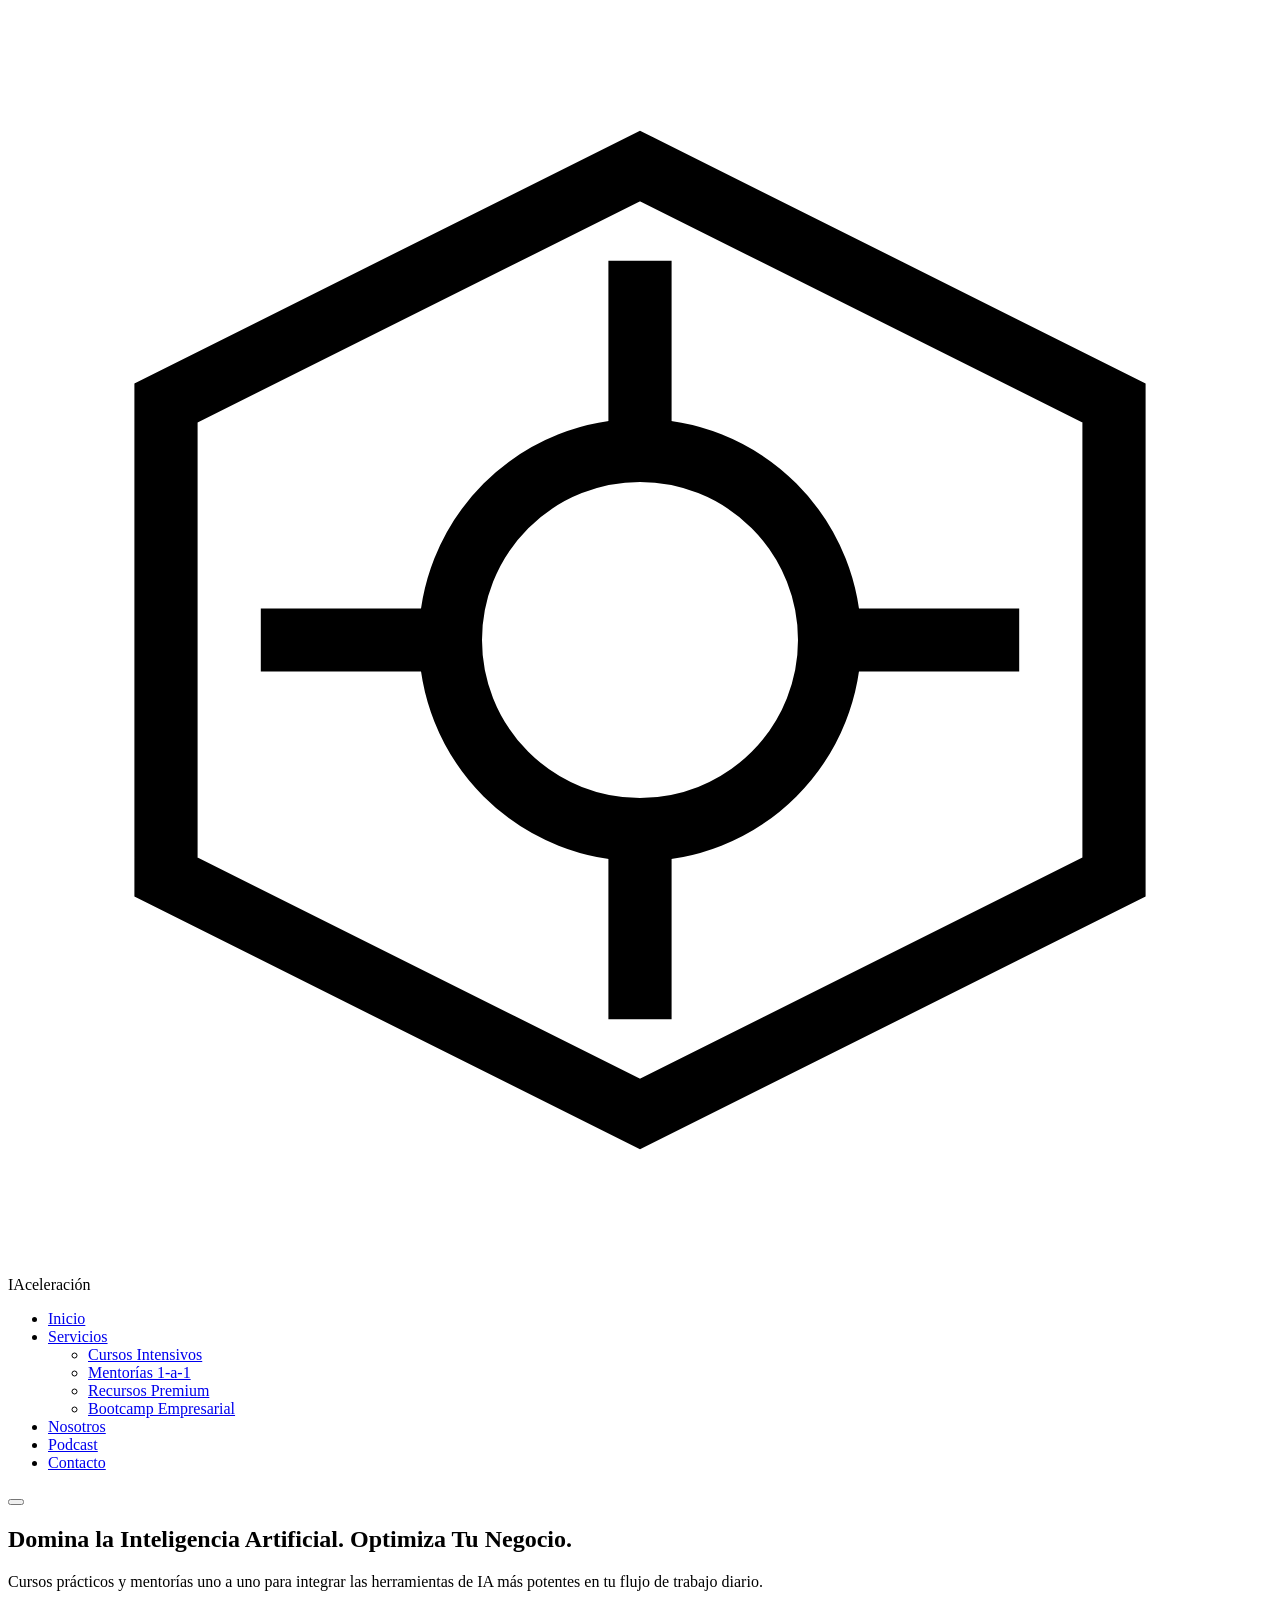
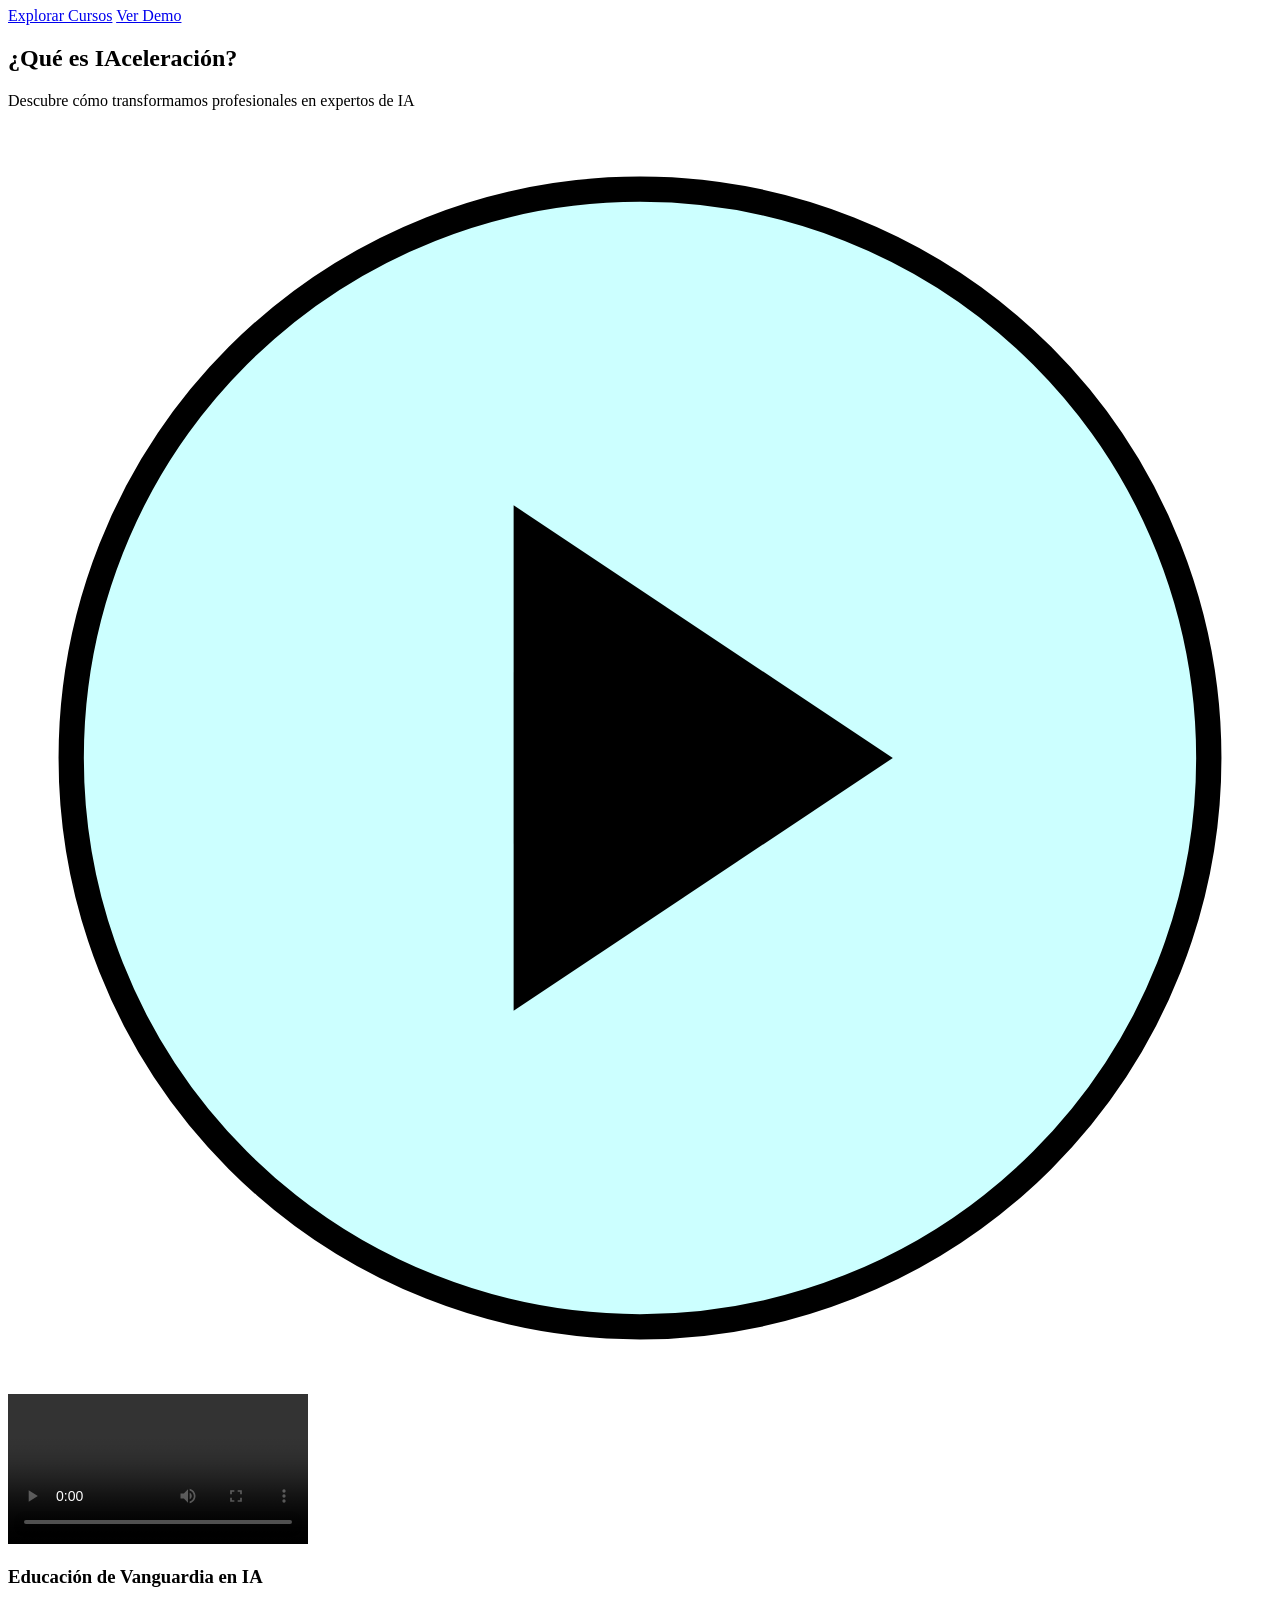
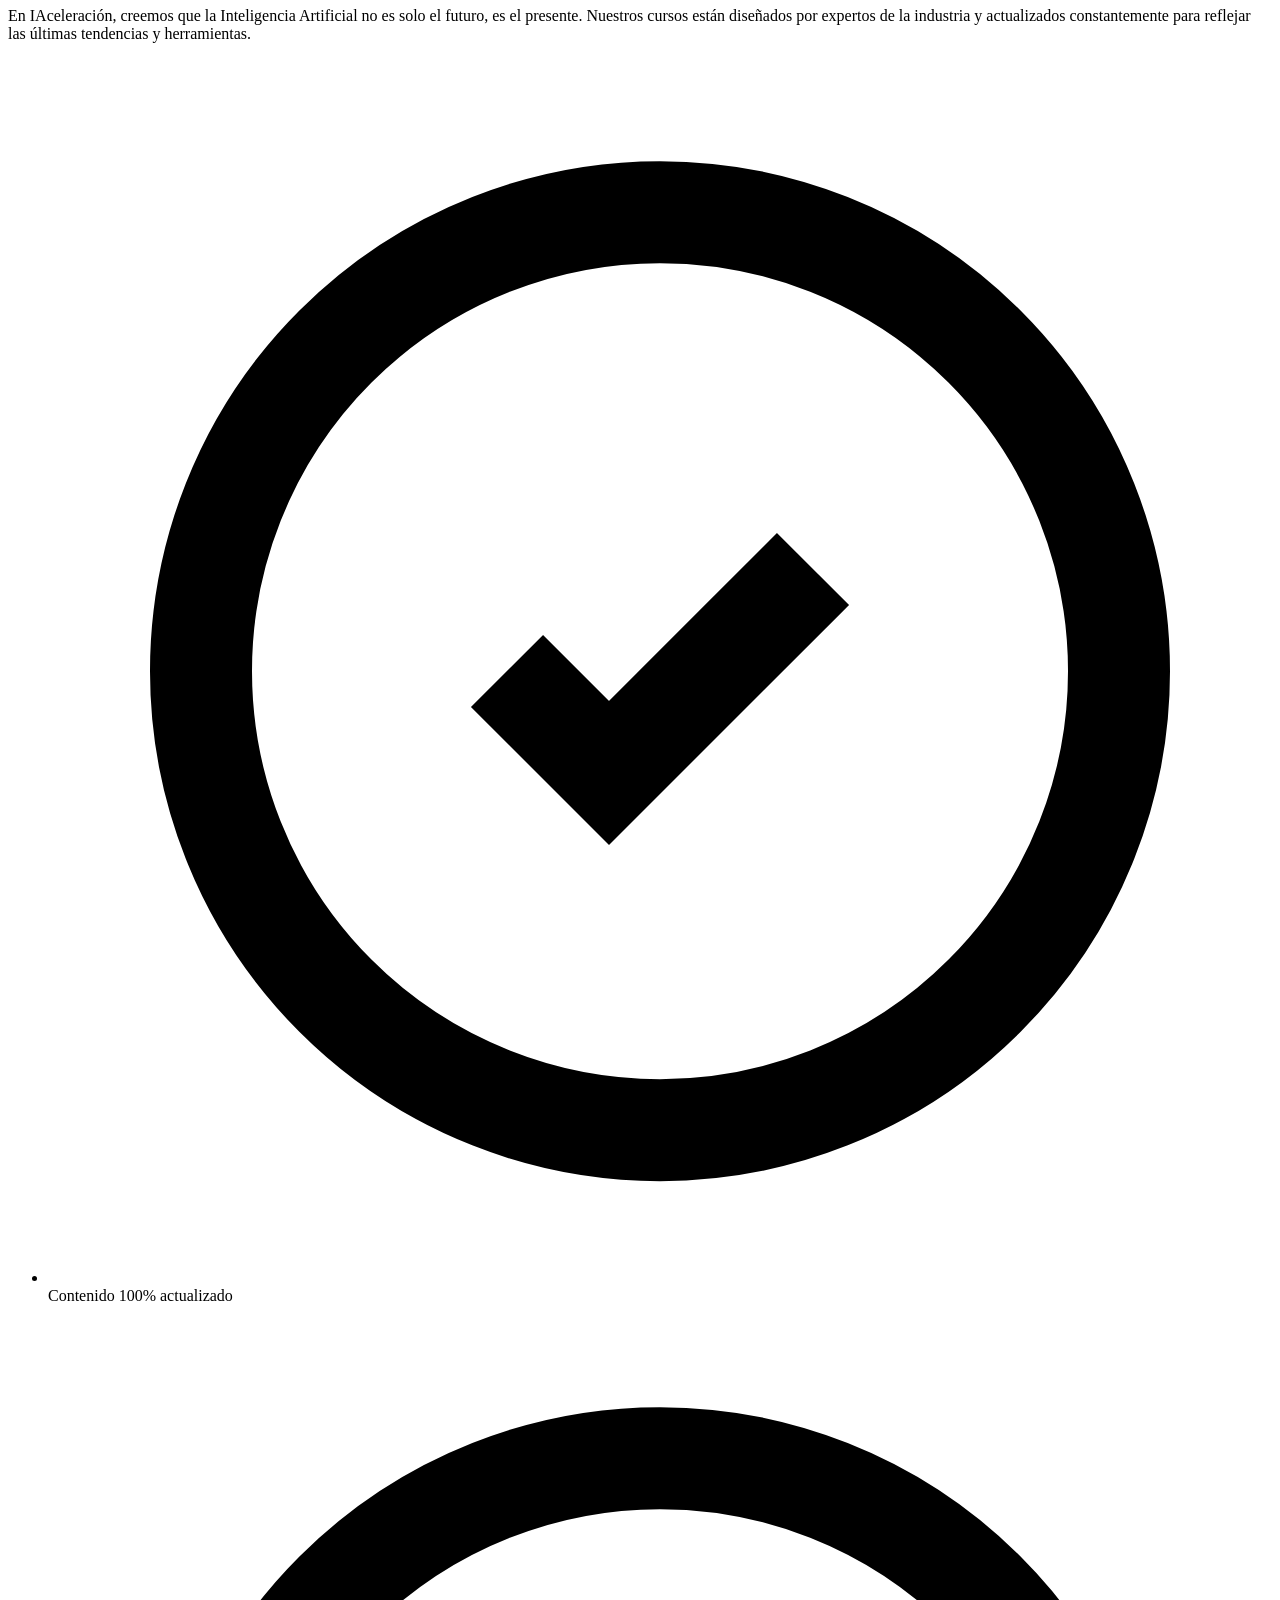
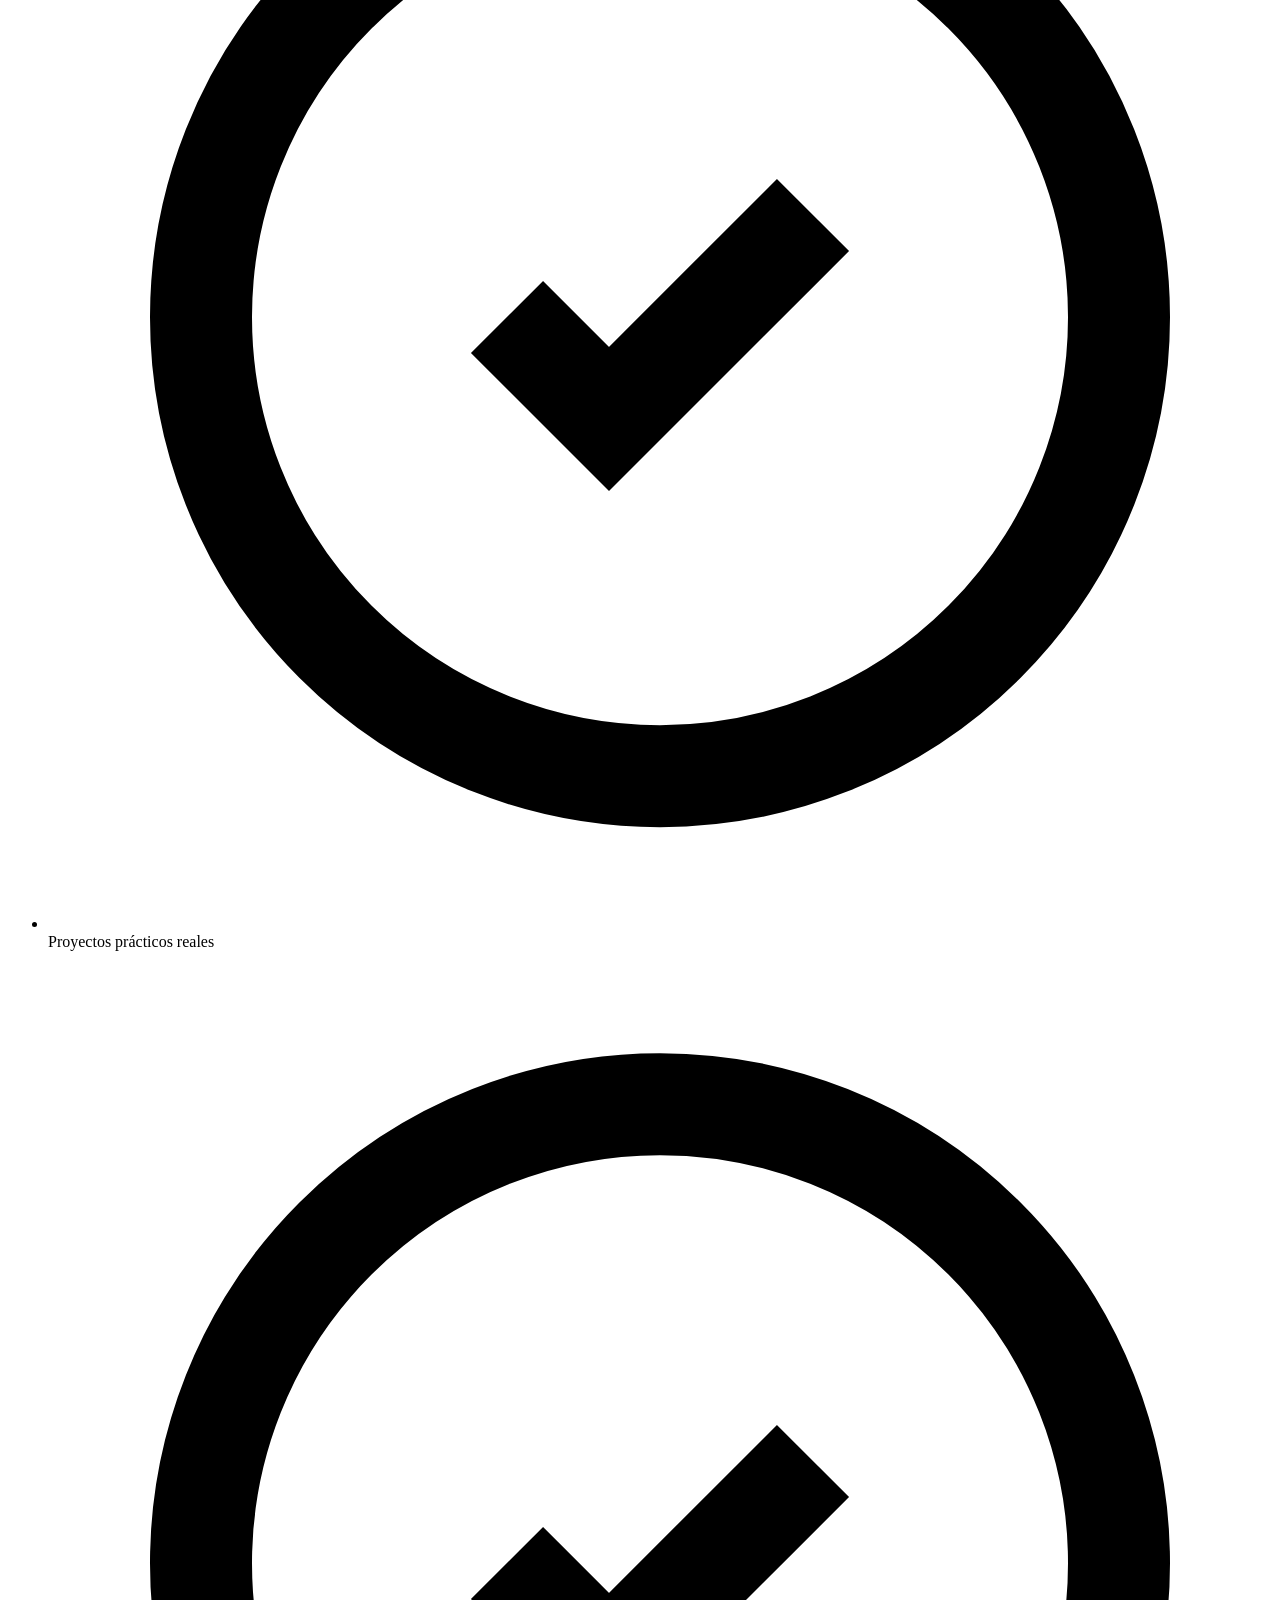
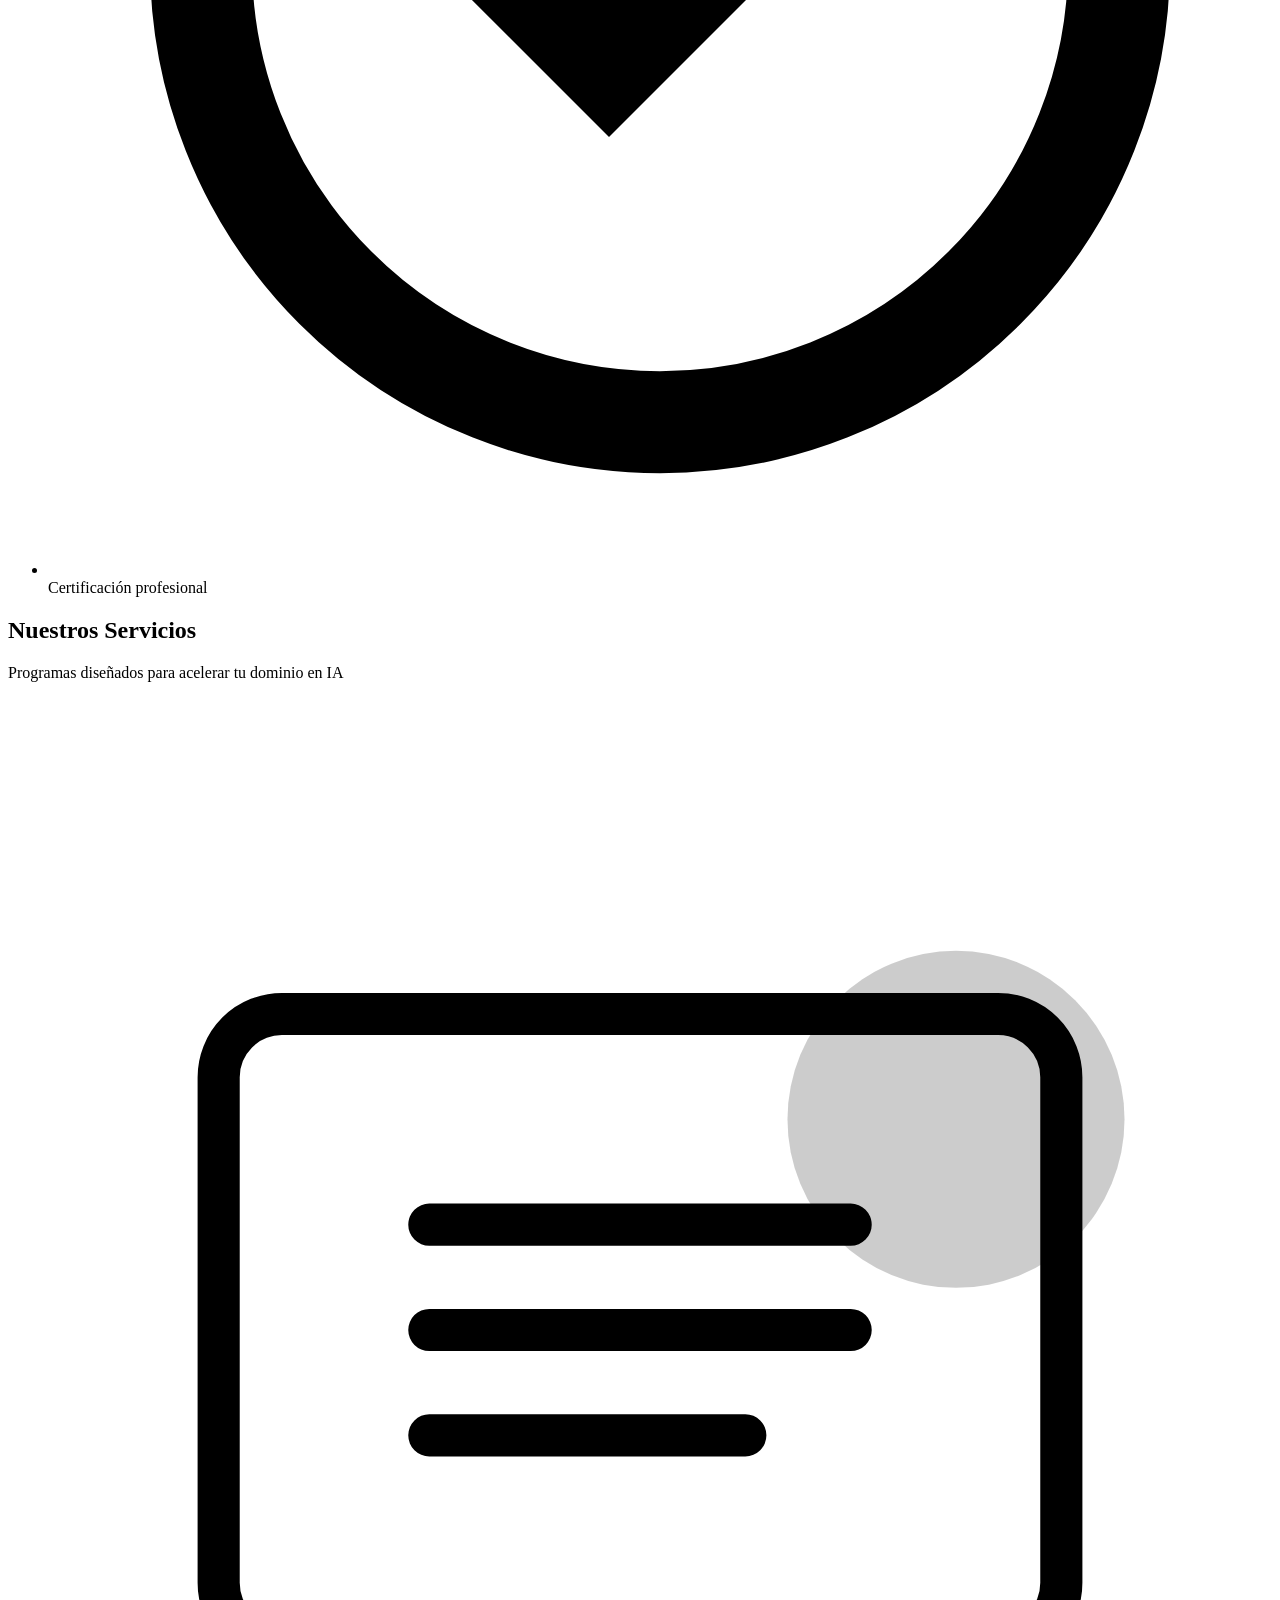
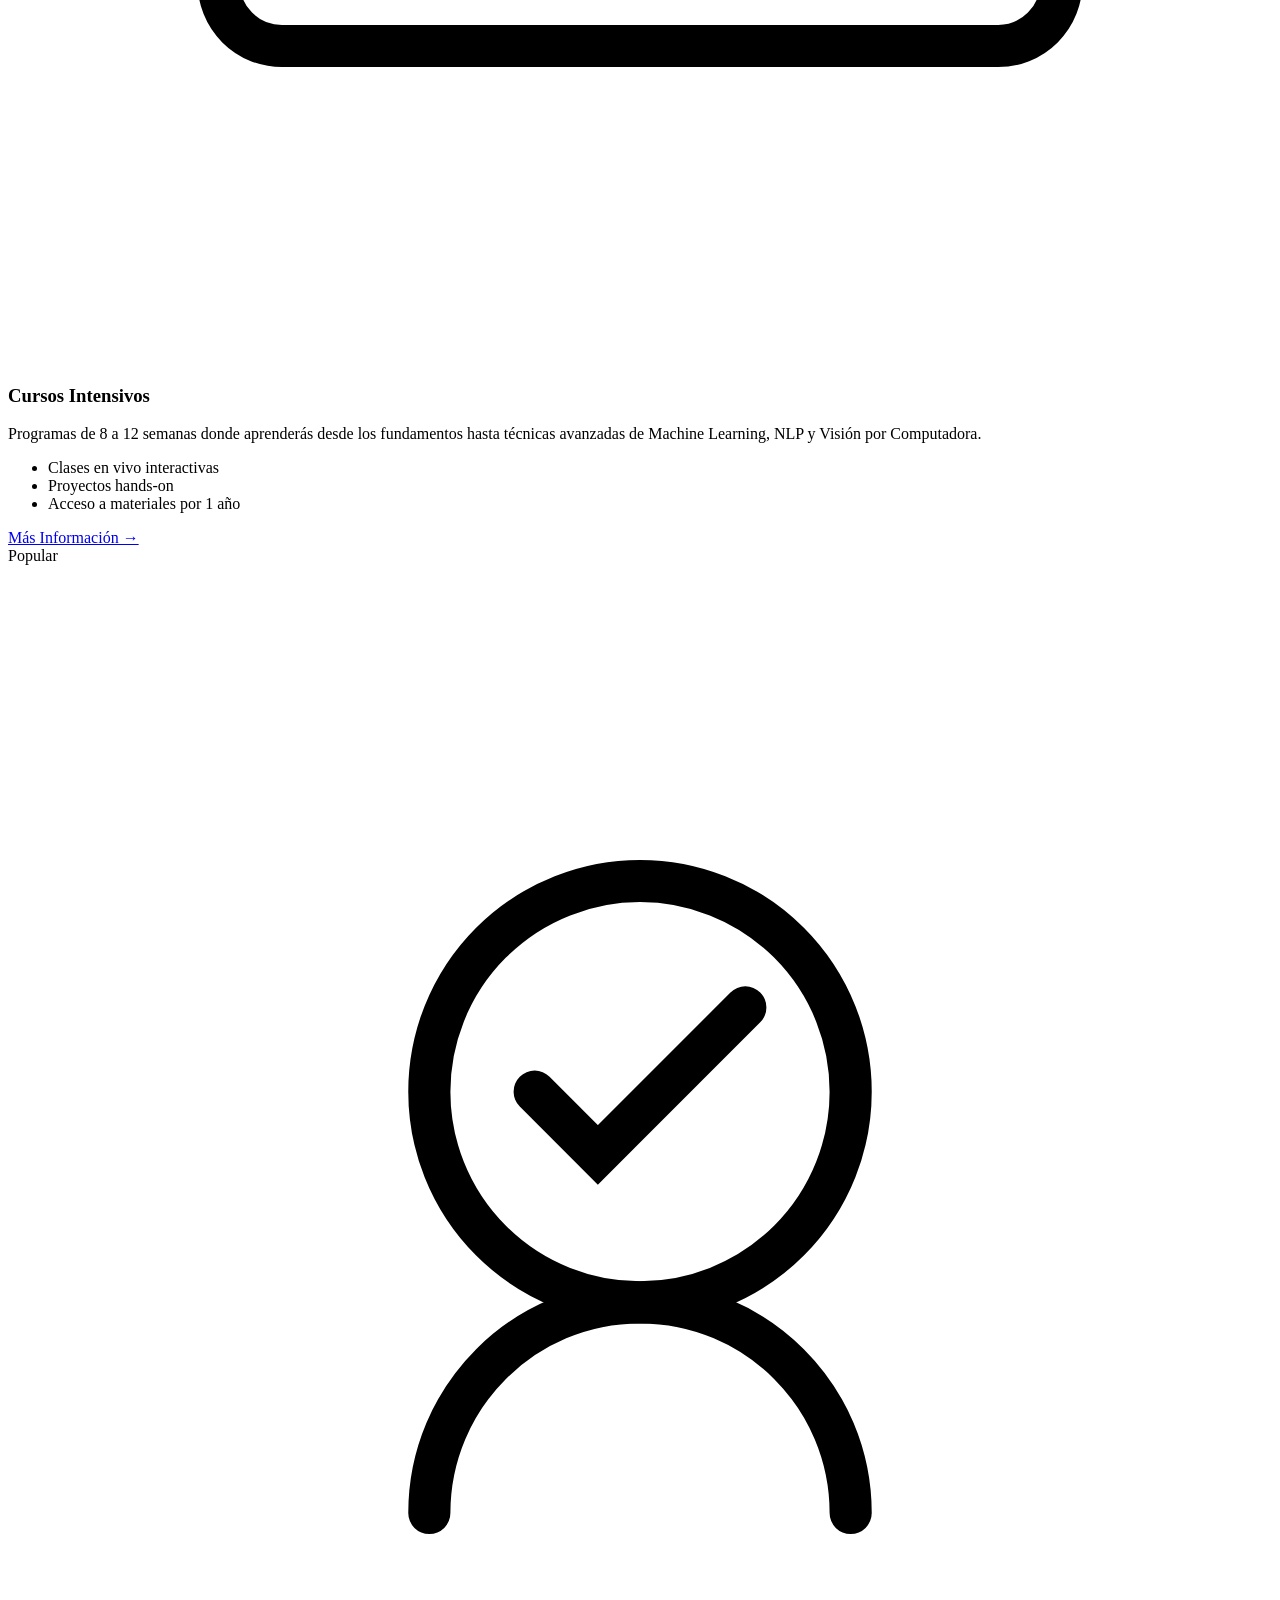
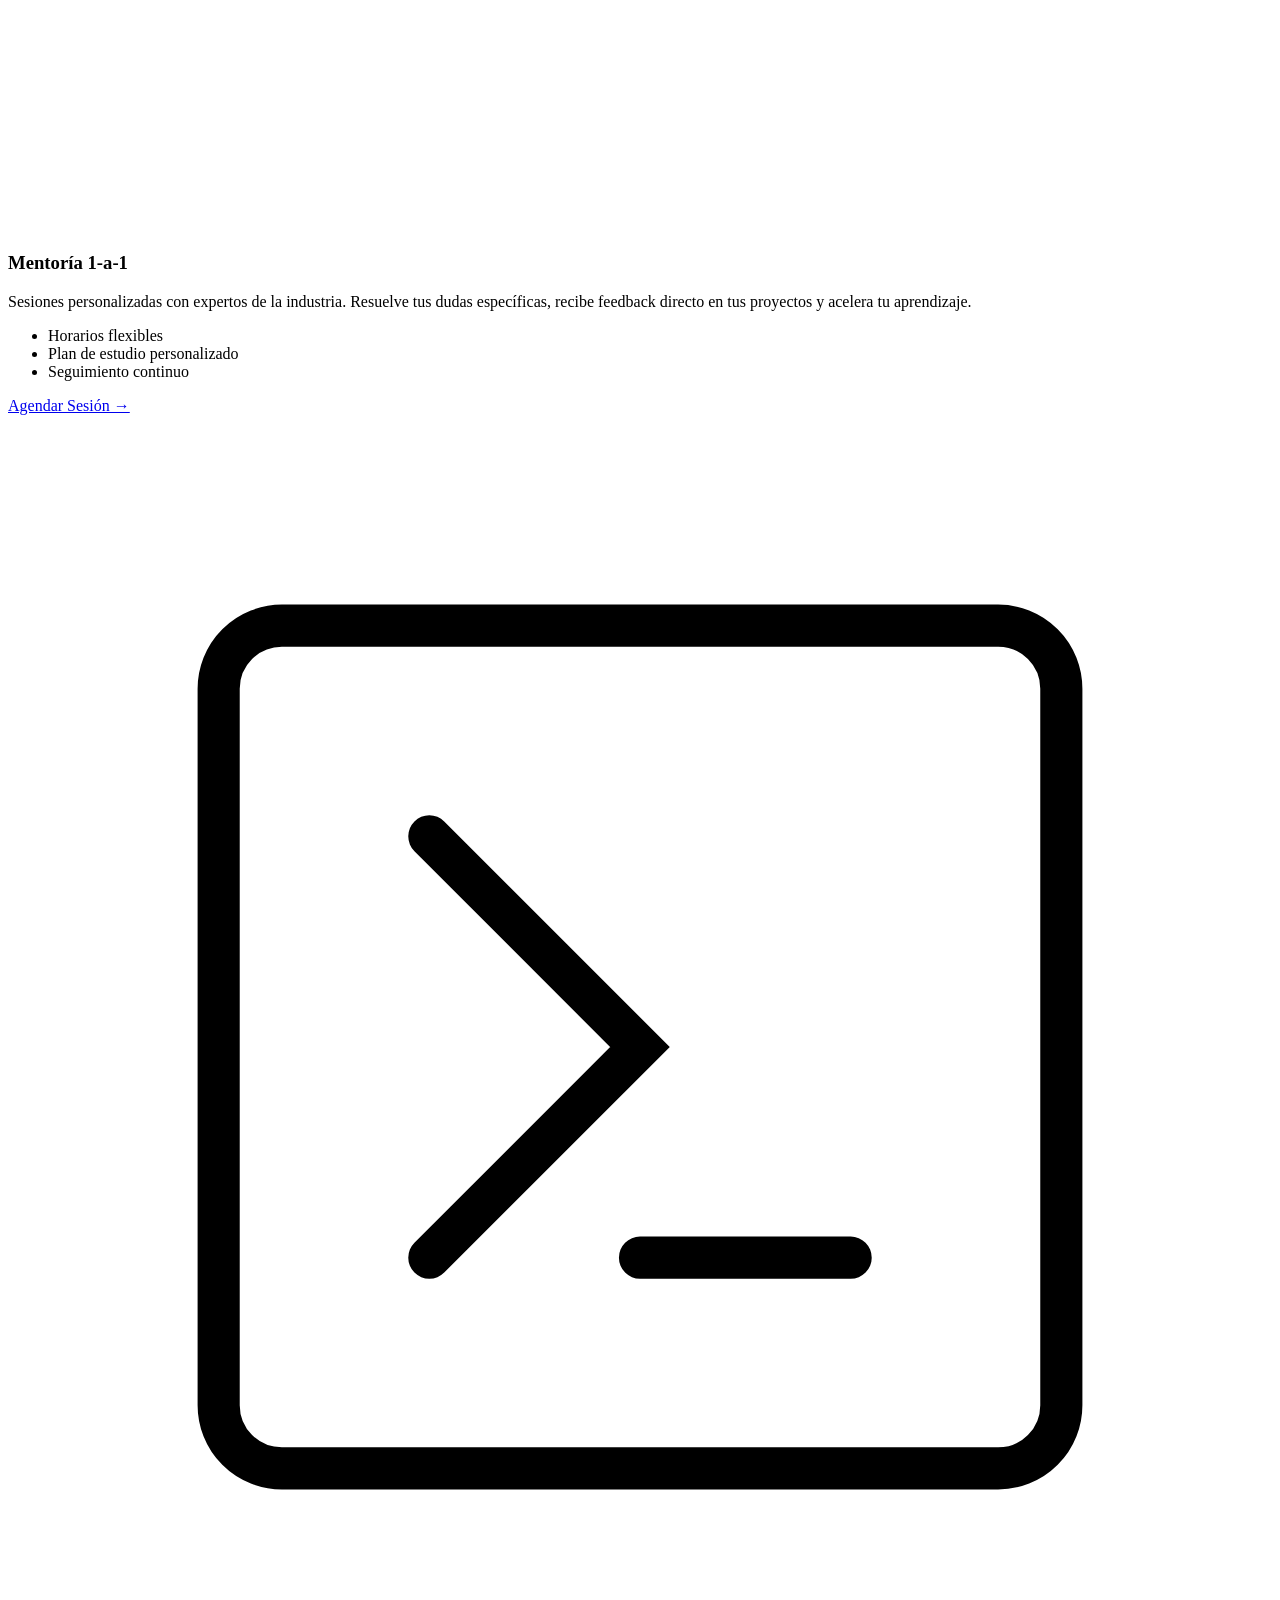
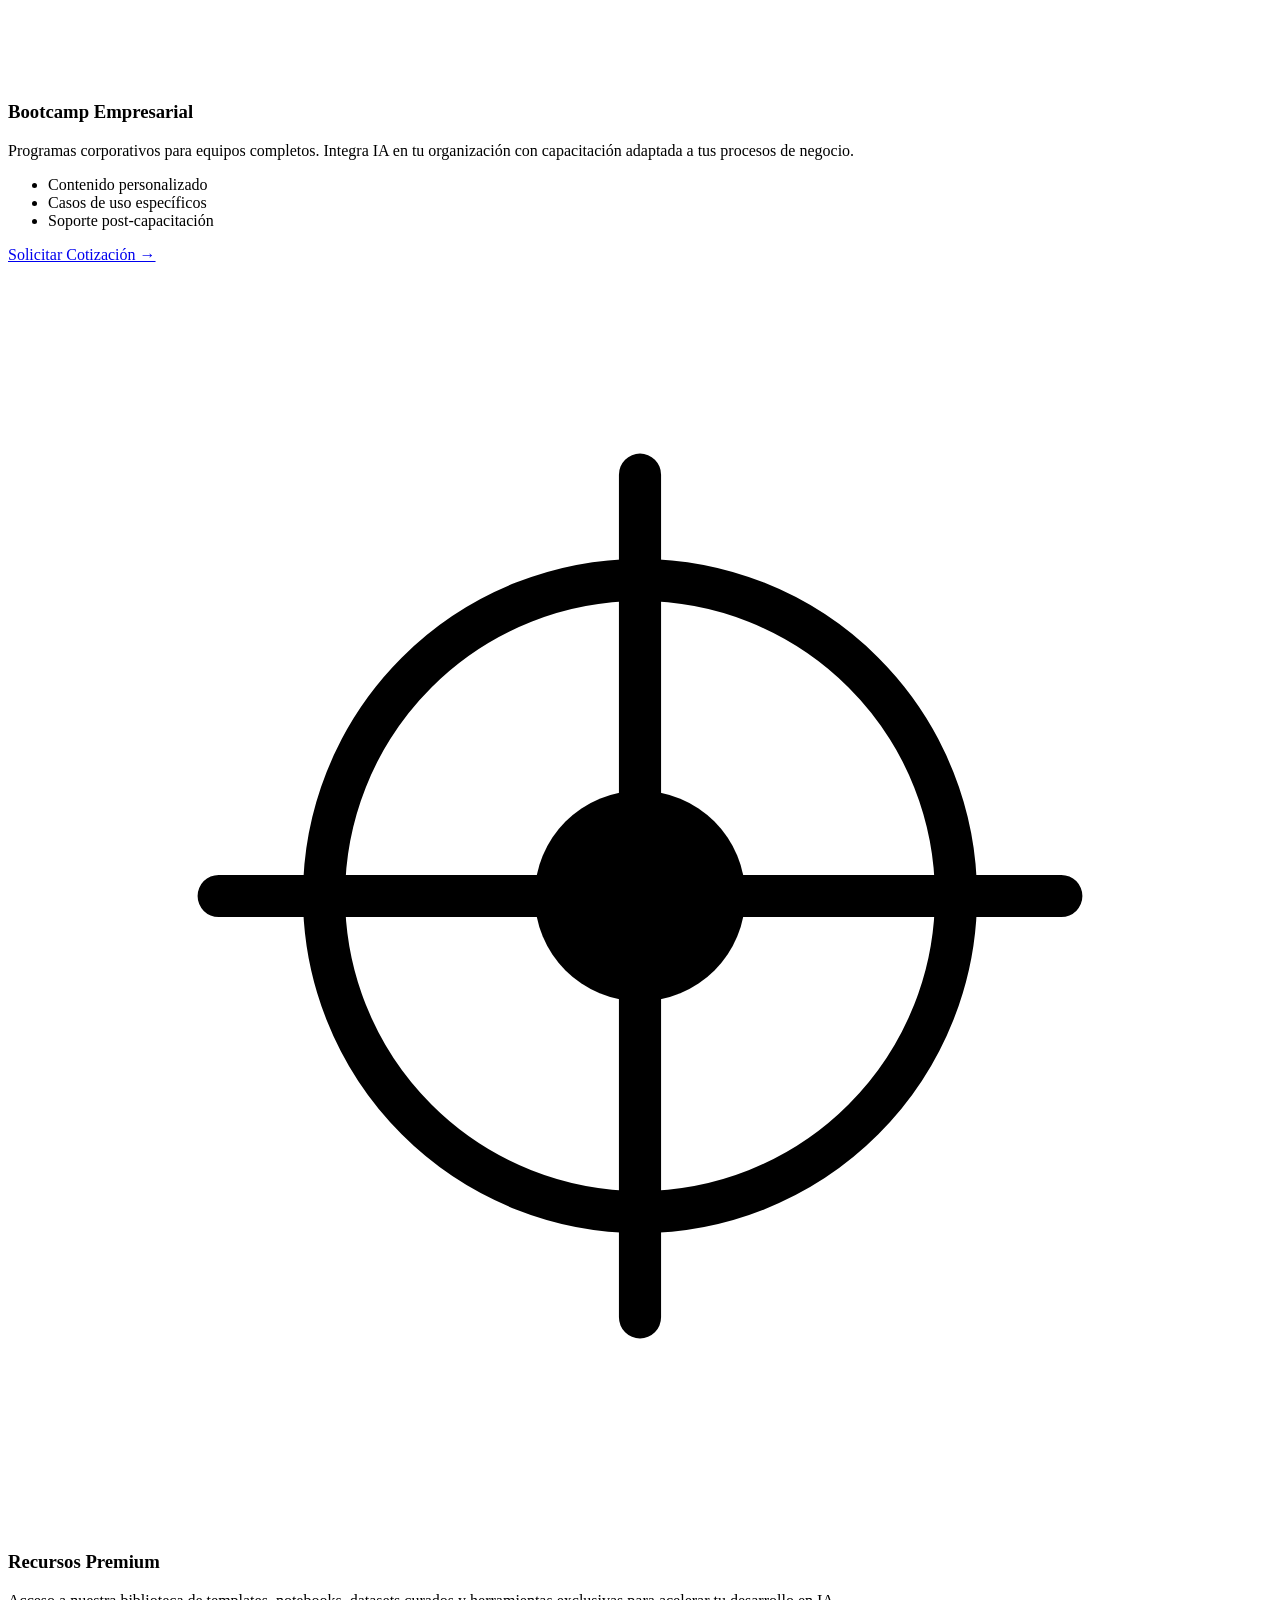
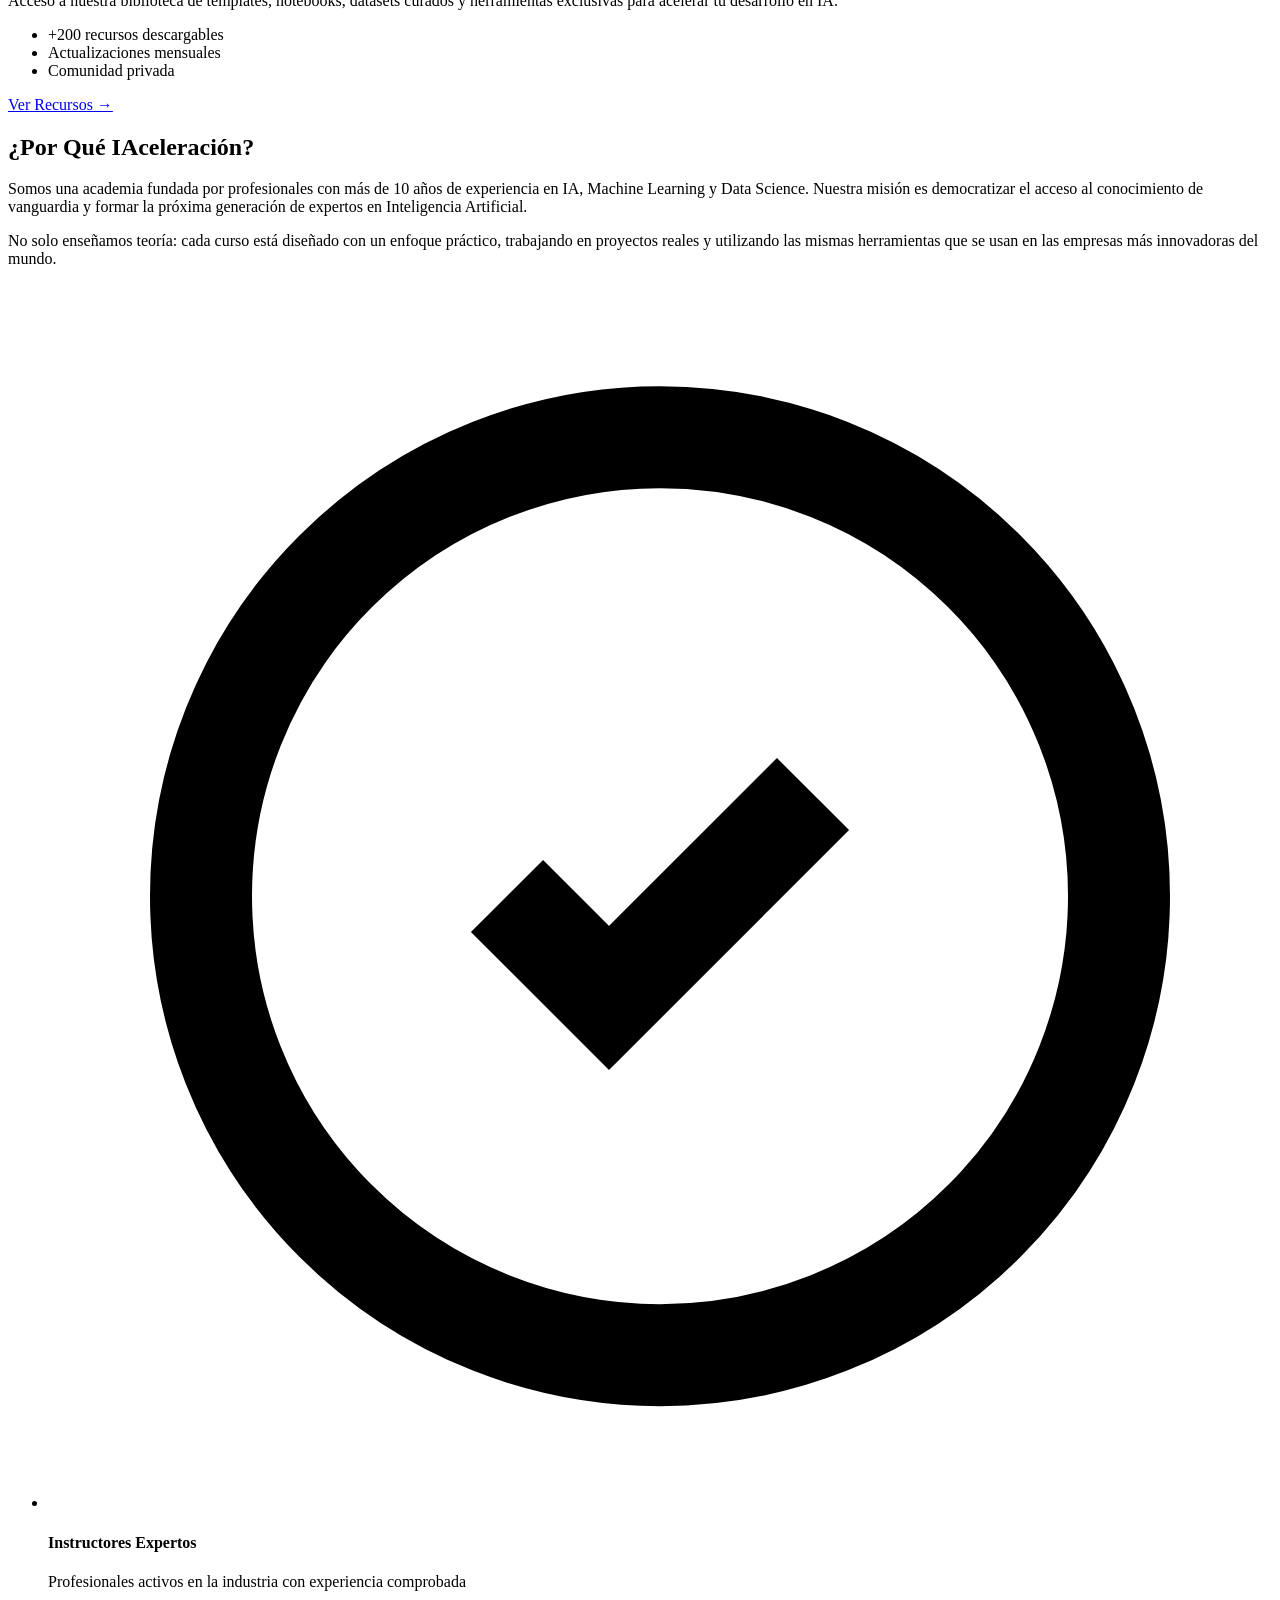
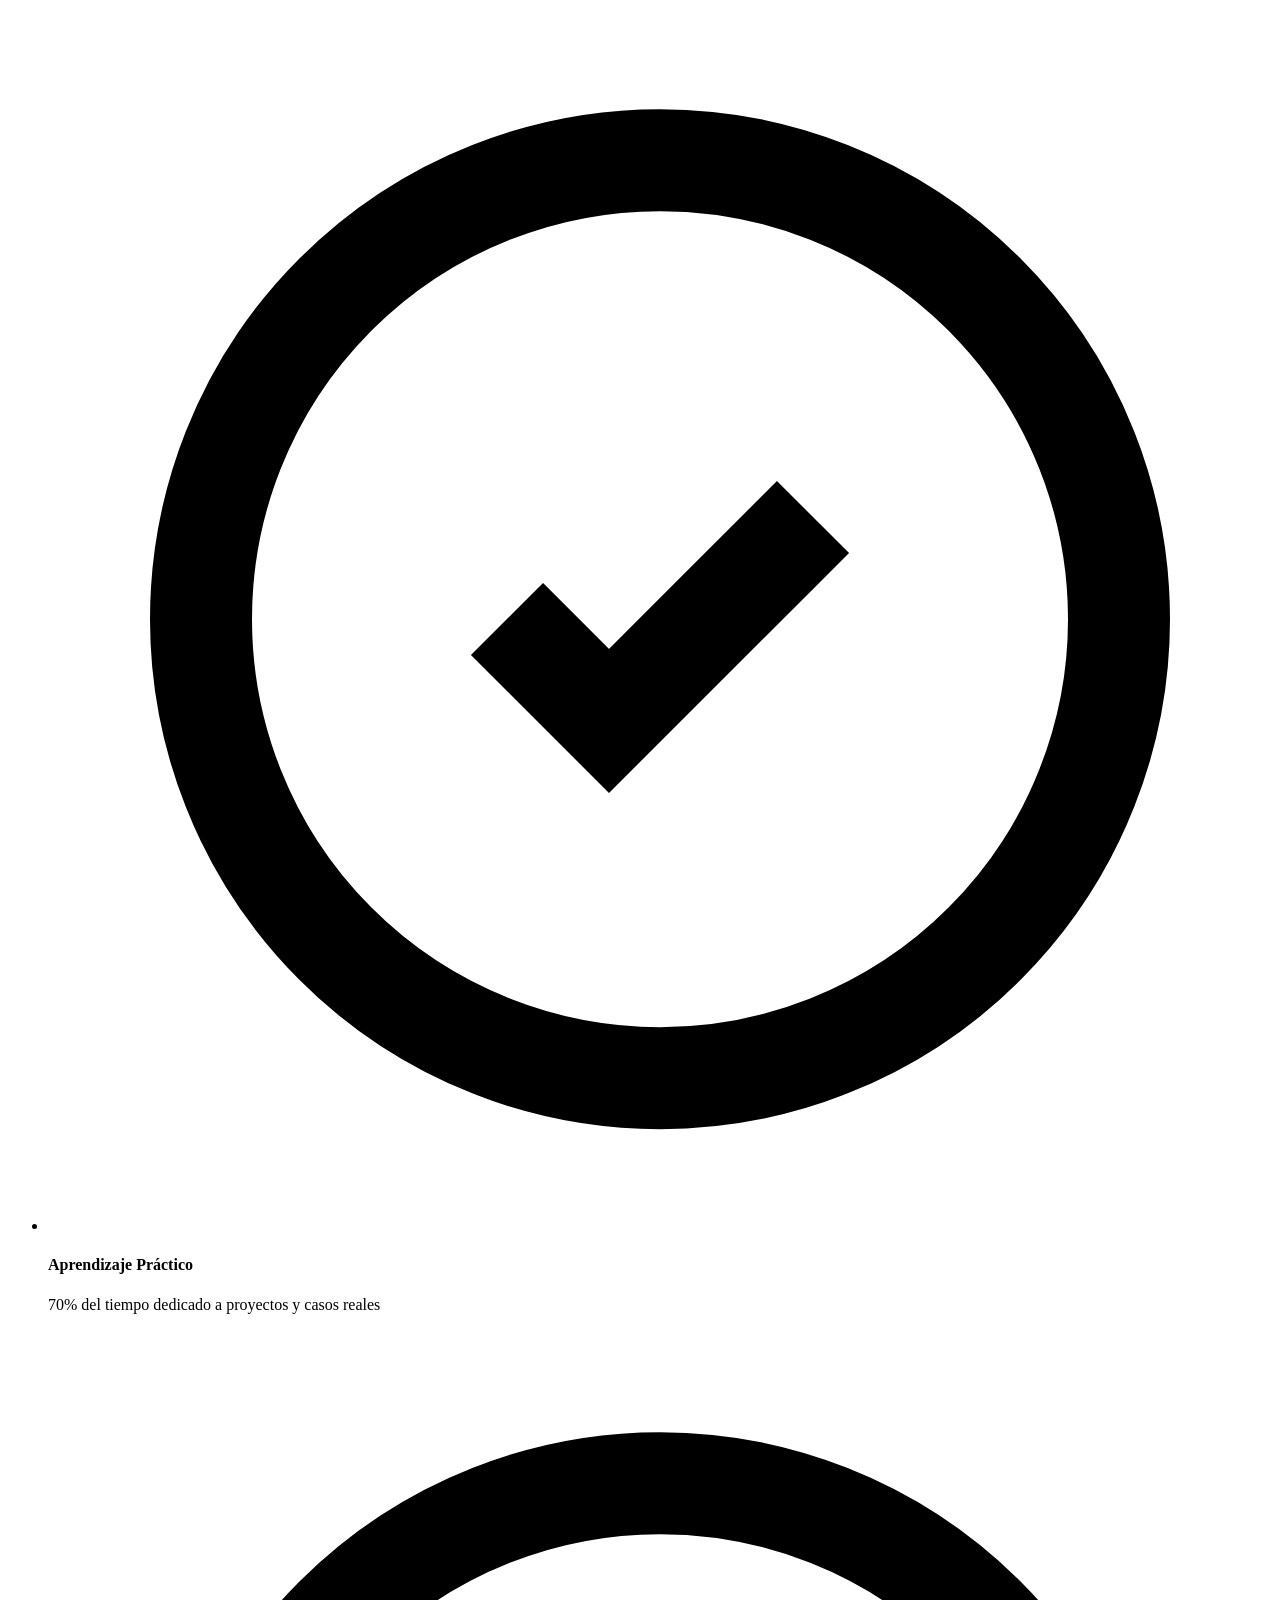
==== index.html @ 85afcea8 "Add files via upload" ====
<!DOCTYPE html>
<html lang="es">
<head>
    <meta charset="UTF-8">
    <meta name="viewport" content="width=device-width, initial-scale=1.0">
    <meta name="description" content="IAceleración - Academia especializada en enseñanza y mentoría sobre Inteligencia Artificial">
    <title>IAceleración | Domina la Inteligencia Artificial</title>
    <link rel="preconnect" href="https://fonts.googleapis.com">
    <link rel="preconnect" href="https://fonts.gstatic.com" crossorigin>
    <link href="https://fonts.googleapis.com/css2?family=Inter:wght@300;400;600;700;800&display=swap" rel="stylesheet">
    <link rel="stylesheet" href="/IAceleracion/css/styles.css">
    <link rel="icon" href="/IAceleracion/img/logo.png" type="image/x-icon">
</head>
<body>
    
    <header class="header" id="header">
        <div class="header__container">
            <div class="header__logo">
                <svg class="header__logo-icon" viewBox="0 0 40 40" fill="none" xmlns="http://www.w3.org/2000/svg">
                    <path d="M20 5L35 12.5V27.5L20 35L5 27.5V12.5L20 5Z" stroke="currentColor" stroke-width="2"/>
                    <circle cx="20" cy="20" r="6" stroke="currentColor" stroke-width="2"/>
                    <line x1="20" y1="14" x2="20" y2="8" stroke="currentColor" stroke-width="2"/>
                    <line x1="26" y1="20" x2="32" y2="20" stroke="currentColor" stroke-width="2"/>
                    <line x1="20" y1="26" x2="20" y2="32" stroke="currentColor" stroke-width="2"/>
                    <line x1="14" y1="20" x2="8" y2="20" stroke="currentColor" stroke-width="2"/>
                </svg>
                <span class="header__logo-text">IAceleración</span>
            </div>
            
            <nav class="header__nav" id="navMenu">
                <ul class="header__nav-list">
                    <li class="header__nav-item">
                        <a href="#inicio" class="header__nav-link header__nav-link--active">Inicio</a>
                    </li>
                    <li class="header__nav-item dropdown">
                        <a href="#servicios" class="header__nav-link dropdown-link">
                            Servicios 
                            <i data-feather="chevron-down" class="dropdown-icon"></i>
                        </a>
                        <ul class="dropdown-content">
                            <li><a href="#servicios" class="header__nav-link">Cursos Intensivos</a></li>
                            <li><a href="#servicios" class="header__nav-link">Mentorías 1-a-1</a></li>
                            <li><a href="#servicios" class="header__nav-link">Recursos Premium</a></li>
                            <li><a href="#servicios" class="header__nav-link">Bootcamp Empresarial</a></li>
                        </ul>
                    </li>
                    <li class="header__nav-item">
                        <a href="#nosotros" class="header__nav-link">Nosotros</a>
                    </li>
                     <li class="header__nav-item">
                        <a href="/IAceleracion/pages/Podcast.html" class="header__nav-link">Podcast</a>
                    </li>
                    <li class="header__nav-item">
                        <a href="/IAceleracion/pages/contacto.html" class="header__nav-link header__nav-link--cta">Contacto</a>
                    </li>
                </ul>
            </nav>
            
            <button class="header__hamburger" id="hamburger" aria-label="Toggle menu">
                <span class="header__hamburger-line"></span>
                <span class="header__hamburger-line"></span>
                <span class="header__hamburger-line"></span>
            </button>
        </div>
    </header>

    <!-- Hero Section -->
    <section class="hero" id="inicio">
        <div class="hero__background">
            <div class="hero__particles"></div>
        </div>
        <div class="hero__container">
            <div class="hero__content">
                <h1 class="hero__title">
                    Domina la Inteligencia Artificial.
                    <span class="hero__title-accent">Optimiza Tu Negocio.</span>
                </h1>
                <p class="hero__subtitle">
                    Cursos prácticos y mentorías uno a uno para integrar las herramientas de IA más potentes en tu flujo de trabajo diario.
                </p>
                <div class="hero__cta">
                    <a href="#servicios" class="btn btn--primary">Explorar Cursos</a>
                    <a href="#video" class="btn btn--secondary">Ver Demo</a>
                </div>
            </div>
            <div class="hero__visual">
                <div class="hero__cube">
                    <div class="hero__cube-face hero__cube-face--front"></div>
                    <div class="hero__cube-face hero__cube-face--back"></div>
                    <div class="hero__cube-face hero__cube-face--right"></div>
                    <div class="hero__cube-face hero__cube-face--left"></div>
                    <div class="hero__cube-face hero__cube-face--top"></div>
                    <div class="hero__cube-face hero__cube-face--bottom"></div>
                </div>
            </div>
        </div>
    </section>

    <!-- Video Section -->
    <section class="video-section" id="video">
        <div class="video-section__container">
            <h2 class="section-title">¿Qué es IAceleración?</h2>
            <p class="section-subtitle">
                Descubre cómo transformamos profesionales en expertos de IA
            </p>
            
            <div class="video-section__content">
                <div class="video-section__player">
                    <div class="video-section__placeholder">
                        <svg class="video-section__play-icon" viewBox="0 0 100 100">
                            <circle cx="50" cy="50" r="45" fill="rgba(0, 255, 255, 0.2)" stroke="currentColor" stroke-width="2"/>
                            <polygon points="40,30 40,70 70,50" fill="currentColor"/>
                        </svg>
                    </div>
                    <video class="video-section__video" id="mainVideo" controls>
                        <source src="/IAceleracion/img/video_IA.mp4" type="video/mp4">
                        Tu navegador no soporta el elemento de video.
                    </video>
                </div>
                
                <div class="video-section__description">
                    <h3 class="video-section__description-title">Educación de Vanguardia en IA</h3>
                    <p class="video-section__description-text">
                        En IAceleración, creemos que la Inteligencia Artificial no es solo el futuro, es el presente. 
                        Nuestros cursos están diseñados por expertos de la industria y actualizados constantemente 
                        para reflejar las últimas tendencias y herramientas.
                    </p>
                    <ul class="video-section__features">
                        <li class="video-section__feature">
                            <svg class="video-section__feature-icon" viewBox="0 0 24 24" fill="none">
                                <path d="M9 12l2 2 4-4m6 2a9 9 0 11-18 0 9 9 0 0118 0z" stroke="currentColor" stroke-width="2"/>
                            </svg>
                            <span>Contenido 100% actualizado</span>
                        </li>
                        <li class="video-section__feature">
                            <svg class="video-section__feature-icon" viewBox="0 0 24 24" fill="none">
                                <path d="M9 12l2 2 4-4m6 2a9 9 0 11-18 0 9 9 0 0118 0z" stroke="currentColor" stroke-width="2"/>
                            </svg>
                            <span>Proyectos prácticos reales</span>
                        </li>
                        <li class="video-section__feature">
                            <svg class="video-section__feature-icon" viewBox="0 0 24 24" fill="none">
                                <path d="M9 12l2 2 4-4m6 2a9 9 0 11-18 0 9 9 0 0118 0z" stroke="currentColor" stroke-width="2"/>
                            </svg>
                            <span>Certificación profesional</span>
                        </li>
                    </ul>
                </div>
            </div>
        </div>
    </section>

    <!-- Cartas -->
    <section class="services" id="servicios">
        <div class="services__container">
            <h2 class="section-title section-title--white">Nuestros Servicios</h2>
            <p class="section-subtitle section-subtitle--white">
                Programas diseñados para acelerar tu dominio en IA
            </p>
            
            <div class="services__grid">
                <!--Card 1 -->
                <article class="service-card">
                    <div class="service-card__icon">
                        <svg viewBox="0 0 60 60" fill="none" xmlns="http://www.w3.org/2000/svg">
                            <rect x="10" y="15" width="40" height="30" rx="3" stroke="currentColor" stroke-width="2"/>
                            <path d="M20 25h20M20 30h20M20 35h15" stroke="currentColor" stroke-width="2" stroke-linecap="round"/>
                            <circle cx="45" cy="20" r="8" fill="currentColor" opacity="0.2"/>
                        </svg>
                    </div>
                    <h3 class="service-card__title">Cursos Intensivos</h3>
                    <p class="service-card__description">
                        Programas de 8 a 12 semanas donde aprenderás desde los fundamentos hasta técnicas avanzadas 
                        de Machine Learning, NLP y Visión por Computadora.
                    </p>
                    <ul class="service-card__features">
                        <li>Clases en vivo interactivas</li>
                        <li>Proyectos hands-on</li>
                        <li>Acceso a materiales por 1 año</li>
                    </ul>
                    <a href="/IAceleracion/pages/contacto.html" class="service-card__cta">Más Información →</a>
                </article>

                <!--Card 2 -->
                <article class="service-card service-card--featured">
                    <div class="service-card__badge">Popular</div>
                    <div class="service-card__icon">
                        <svg viewBox="0 0 60 60" fill="none" xmlns="http://www.w3.org/2000/svg">
                            <circle cx="30" cy="25" r="10" stroke="currentColor" stroke-width="2"/>
                            <path d="M20 45c0-5.523 4.477-10 10-10s10 4.477 10 10" stroke="currentColor" stroke-width="2" stroke-linecap="round"/>
                            <path d="M25 25l3 3 7-7" stroke="currentColor" stroke-width="2" stroke-linecap="round"/>
                        </svg>
                    </div>
                    <h3 class="service-card__title">Mentoría 1-a-1</h3>
                    <p class="service-card__description">
                        Sesiones personalizadas con expertos de la industria. Resuelve tus dudas específicas, 
                        recibe feedback directo en tus proyectos y acelera tu aprendizaje.
                    </p>
                    <ul class="service-card__features">
                        <li>Horarios flexibles</li>
                        <li>Plan de estudio personalizado</li>
                        <li>Seguimiento continuo</li>
                    </ul>
                    <a href="/IAceleracion/pages/contacto.html" class="service-card__cta">Agendar Sesión →</a>
                </article>

                <!--Card 3 -->
                <article class="service-card">
                    <div class="service-card__icon">
                        <svg viewBox="0 0 60 60" fill="none" xmlns="http://www.w3.org/2000/svg">
                            <rect x="10" y="10" width="40" height="40" rx="3" stroke="currentColor" stroke-width="2"/>
                            <path d="M20 20l10 10-10 10M30 40h10" stroke="currentColor" stroke-width="2" stroke-linecap="round"/>
                        </svg>
                    </div>
                    <h3 class="service-card__title">Bootcamp Empresarial</h3>
                    <p class="service-card__description">
                        Programas corporativos para equipos completos. Integra IA en tu organización con 
                        capacitación adaptada a tus procesos de negocio.
                    </p>
                    <ul class="service-card__features">
                        <li>Contenido personalizado</li>
                        <li>Casos de uso específicos</li>
                        <li>Soporte post-capacitación</li>
                    </ul>
                    <a href="/IAceleracion/pages/contacto.html" class="service-card__cta">Solicitar Cotización →</a>
                </article>

                <!--Card 4 -->
                <article class="service-card">
                    <div class="service-card__icon">
                        <svg viewBox="0 0 60 60" fill="none" xmlns="http://www.w3.org/2000/svg">
                            <path d="M30 10v40M10 30h40" stroke="currentColor" stroke-width="2" stroke-linecap="round"/>
                            <circle cx="30" cy="30" r="15" stroke="currentColor" stroke-width="2"/>
                            <circle cx="30" cy="30" r="5" fill="currentColor"/>
                        </svg>
                    </div>
                    <h3 class="service-card__title">Recursos Premium</h3>
                    <p class="service-card__description">
                        Acceso a nuestra biblioteca de templates, notebooks, datasets curados y herramientas 
                        exclusivas para acelerar tu desarrollo en IA.
                    </p>
                    <ul class="service-card__features">
                        <li>+200 recursos descargables</li>
                        <li>Actualizaciones mensuales</li>
                        <li>Comunidad privada</li>
                    </ul>
                    <a href="/IAceleracion/pages/contacto.html" class="service-card__cta">Ver Recursos →</a>
                </article>
            </div>
        </div>
    </section>

    <!-- About Section -->
    <section class="about" id="nosotros">
        <div class="about__container">
            <div class="about__content">
                <h2 class="section-title">¿Por Qué IAceleración?</h2>
                <p class="about__text">
                    Somos una academia fundada por profesionales con más de 10 años de experiencia en IA, 
                    Machine Learning y Data Science. Nuestra misión es democratizar el acceso al conocimiento 
                    de vanguardia y formar la próxima generación de expertos en Inteligencia Artificial.
                </p>
                <p class="about__text">
                    No solo enseñamos teoría: cada curso está diseñado con un enfoque práctico, 
                    trabajando en proyectos reales y utilizando las mismas herramientas que se usan 
                    en las empresas más innovadoras del mundo.
                </p>
                
                <ul class="about__benefits">
                    <li class="about__benefit">
                        <svg class="about__benefit-icon" viewBox="0 0 24 24" fill="none">
                            <path d="M9 12l2 2 4-4m6 2a9 9 0 11-18 0 9 9 0 0118 0z" stroke="currentColor" stroke-width="2"/>
                        </svg>
                        <div class="about__benefit-content">
                            <h4 class="about__benefit-title">Instructores Expertos</h4>
                            <p class="about__benefit-text">Profesionales activos en la industria con experiencia comprobada</p>
                        </div>
                    </li>
                    <li class="about__benefit">
                        <svg class="about__benefit-icon" viewBox="0 0 24 24" fill="none">
                            <path d="M9 12l2 2 4-4m6 2a9 9 0 11-18 0 9 9 0 0118 0z" stroke="currentColor" stroke-width="2"/>
                        </svg>
                        <div class="about__benefit-content">
                            <h4 class="about__benefit-title">Aprendizaje Práctico</h4>
                            <p class="about__benefit-text">70% del tiempo dedicado a proyectos y casos reales</p>
                        </div>
                    </li>
                    <li class="about__benefit">
                        <svg class="about__benefit-icon" viewBox="0 0 24 24" fill="none">
                            <path d="M9 12l2 2 4-4m6 2a9 9 0 11-18 0 9 9 0 0118 0z" stroke="currentColor" stroke-width="2"/>
                        </svg>
                        <div class="about__benefit-content">
                            <h4 class="about__benefit-title">Comunidad Activa</h4>
                            <p class="about__benefit-text">Networking con profesionales y empresas del sector</p>
                        </div>
                    </li>
                    <li class="about__benefit">
                        <svg class="about__benefit-icon" viewBox="0 0 24 24" fill="none">
                            <path d="M9 12l2 2 4-4m6 2a9 9 0 11-18 0 9 9 0 0118 0z" stroke="currentColor" stroke-width="2"/>
                        </svg>
                        <div class="about__benefit-content">
                            <h4 class="about__benefit-title">Soporte Continuo</h4>
                            <p class="about__benefit-text">Acompañamiento permanente durante y después del curso</p>
                        </div>
                    </li>
                </ul>
            </div>
            
            <div class="about__stats">
                <div class="stat-card">
                    <div class="stat-card__number">5000+</div>
                    <div class="stat-card__label">Estudiantes</div>
                </div>
                <div class="stat-card">
                    <div class="stat-card__number">95%</div>
                    <div class="stat-card__label">Satisfacción</div>
                </div>
                <div class="stat-card">
                    <div class="stat-card__number">50+</div>
                    <div class="stat-card__label">Empresas Aliadas</div>
                </div>
            </div>
        </div>
    </section>

    <!-- Footer -->
    <footer class="footer">
        <div class="footer__container">
            <div class="footer__grid">
                <div class="footer__section">
                    <div class="footer__logo">
                        <svg class="footer__logo-icon" viewBox="0 0 40 40" fill="none" xmlns="http://www.w3.org/2000/svg">
                            <path d="M20 5L35 12.5V27.5L20 35L5 27.5V12.5L20 5Z" stroke="currentColor" stroke-width="2"/>
                            <circle cx="20" cy="20" r="6" stroke="currentColor" stroke-width="2"/>
                            <line x1="20" y1="14" x2="20" y2="8" stroke="currentColor" stroke-width="2"/>
                            <line x1="26" y1="20" x2="32" y2="20" stroke="currentColor" stroke-width="2"/>
                            <line x1="20" y1="26" x2="20" y2="32" stroke="currentColor" stroke-width="2"/>
                            <line x1="14" y1="20" x2="8" y2="20" stroke="currentColor" stroke-width="2"/>
                        </svg>
                        <span class="footer__logo-text">IAceleración</span>
                    </div>
                    <p class="footer__description">
                        Transformando profesionales en expertos de IA mediante educación práctica y de vanguardia.
                    </p>
                    <p class="footer__description">
                        CEO: Alcantara
                    </p>
                </div>
                
                <div class="footer__section">
                    <h4 class="footer__title">Enlaces Rápidos</h4>
                    <ul class="footer__links">
                        <li><a href="/IAceleracion/index.html" class="footer__link">Inicio</a></li>
                        <li><a href="/IAceleracion/index.html#servicios" class="footer__link">Servicios</a></li>
                        <li><a href="/IAceleracion/index.html#nosotros" class="footer__link">Nosotros</a></li>
                        <li><a href="/IAceleracion/pages/contacto.html" class="footer__link">Contacto</a></li>
                        <li><a href="/IAceleracion/pages/Podcast.html" class="footer__link">Podcast</a></li>
                    </ul>
                </div>
                
                <div class="footer__section">
                    <h4 class="footer__title">Información</h4>
                    <ul class="footer__links">
                        <li class="footer__info">
                            <span>📧</span>
                            <a href="mailto:iaceleracion@gmail.com" class="footer__link">iaceleracion@gmail.com</a>
                        </li>
                        <li class="footer__info">
                            <span>📱</span>
                            <a href="tel:+51999888777" class="footer__link">+51 999 888 777</a>
                        </li>
                        <li class="footer__info">
                            <span>📍</span>
                            <span class="footer__link">Huancayo, Perú</span>
                        </li>
                    </ul>
                </div>
                
                <div class="footer__section">
                    <h4 class="footer__title">Síguenos</h4>
                    <div class="footer__social">
                        <a href="https://facebook.com" class="footer__social-link" target="_blank" rel="noopener" aria-label="Facebook">
                            <svg viewBox="0 0 24 24" fill="currentColor">
                                <path d="M18 2h-3a5 5 0 00-5 5v3H7v4h3v8h4v-8h3l1-4h-4V7a1 1 0 011-1h3z"/>
                            </svg>
                        </a>
                        <a href="https://linkedin.com" class="footer__social-link" target="_blank" rel="noopener" aria-label="LinkedIn">
                            <svg viewBox="0 0 24 24" fill="currentColor">
                                <path d="M16 8a6 6 0 016 6v7h-4v-7a2 2 0 00-2-2 2 2 0 00-2 2v7h-4v-7a6 6 0 016-6zM2 9h4v12H2z"/>
                                <circle cx="4" cy="4" r="2"/>
                            </svg>
                        </a>
                        <a href="https://twitter.com" class="footer__social-link" target="_blank" rel="noopener" aria-label="Twitter">
                            <svg viewBox="0 0 24 24" fill="currentColor">
                                <path d="M23 3a10.9 10.9 0 01-3.14 1.53 4.48 4.48 0 00-7.86 3v1A10.66 10.66 0 013 4s-4 9 5 13a11.64 11.64 0 01-7 2c9 5 20 0 20-11.5a4.5 4.5 0 00-.08-.83A7.72 7.72 0 0023 3z"/>
                            </svg>
                        </a>
                        <a href="https://instagram.com" class="footer__social-link" target="_blank" rel="noopener" aria-label="Instagram">
                            <svg viewBox="0 0 24 24" fill="none" stroke="currentColor" stroke-width="2">
                                <rect x="2" y="2" width="20" height="20" rx="5" ry="5"/>
                                <path d="M16 11.37A4 4 0 1112.63 8 4 4 0 0116 11.37z"/>
                                <line x1="17.5" y1="6.5" x2="17.51" y2="6.5"/>
                            </svg>
                        </a>
                    </div>
                </div>
            </div>
            
            <div class="footer__bottom">
                <p class="footer__copyright">
                    &copy; 2025 IAceleración. Todos los derechos reservados.
                </p>
            </div>
        </div>
    </footer>

    <!-- Scroll to Top Button -->
    <button class="scroll-top" id="scrollTop" aria-label="Volver arriba">
        <svg viewBox="0 0 24 24" fill="none" stroke="currentColor" stroke-width="2">
            <path d="M18 15l-6-6-6 6"/>
        </svg>
    </button>

    <script src="/IAceleracion/js/main.js"></script>
</body>
</html>
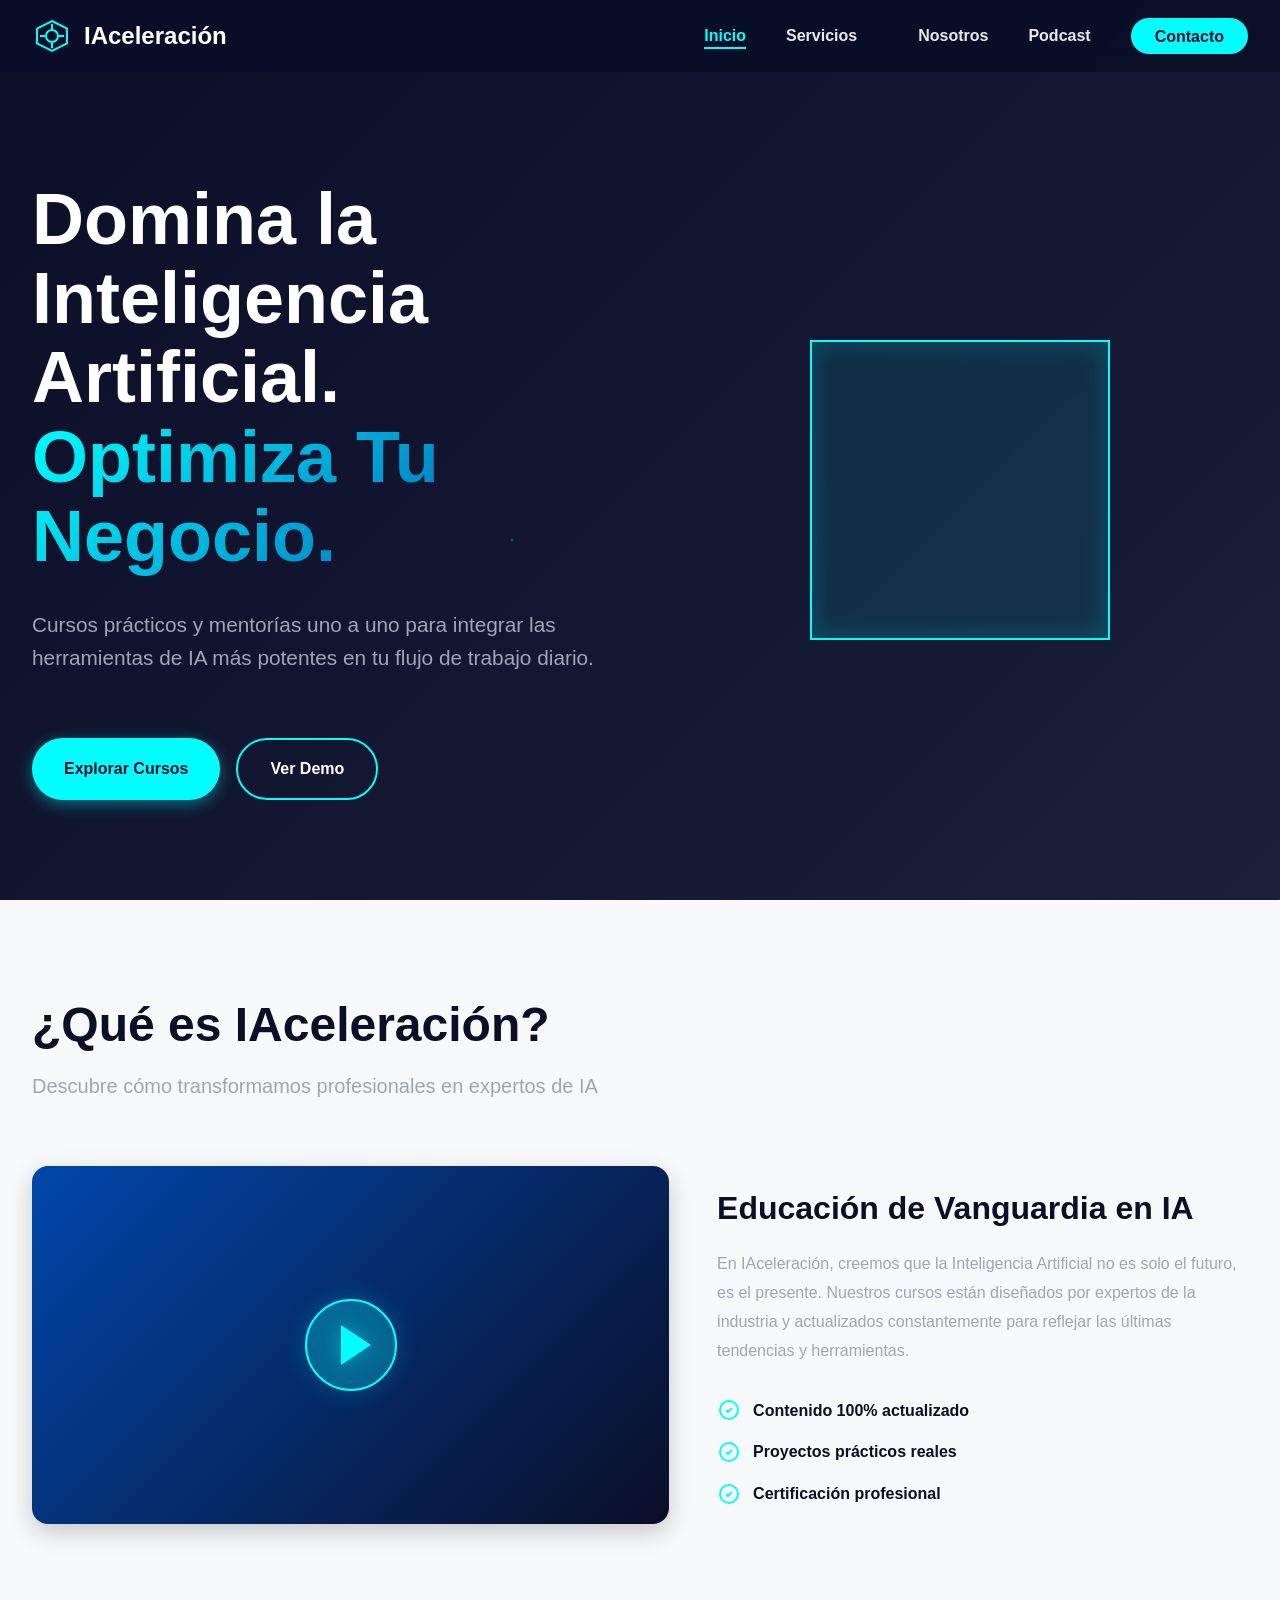
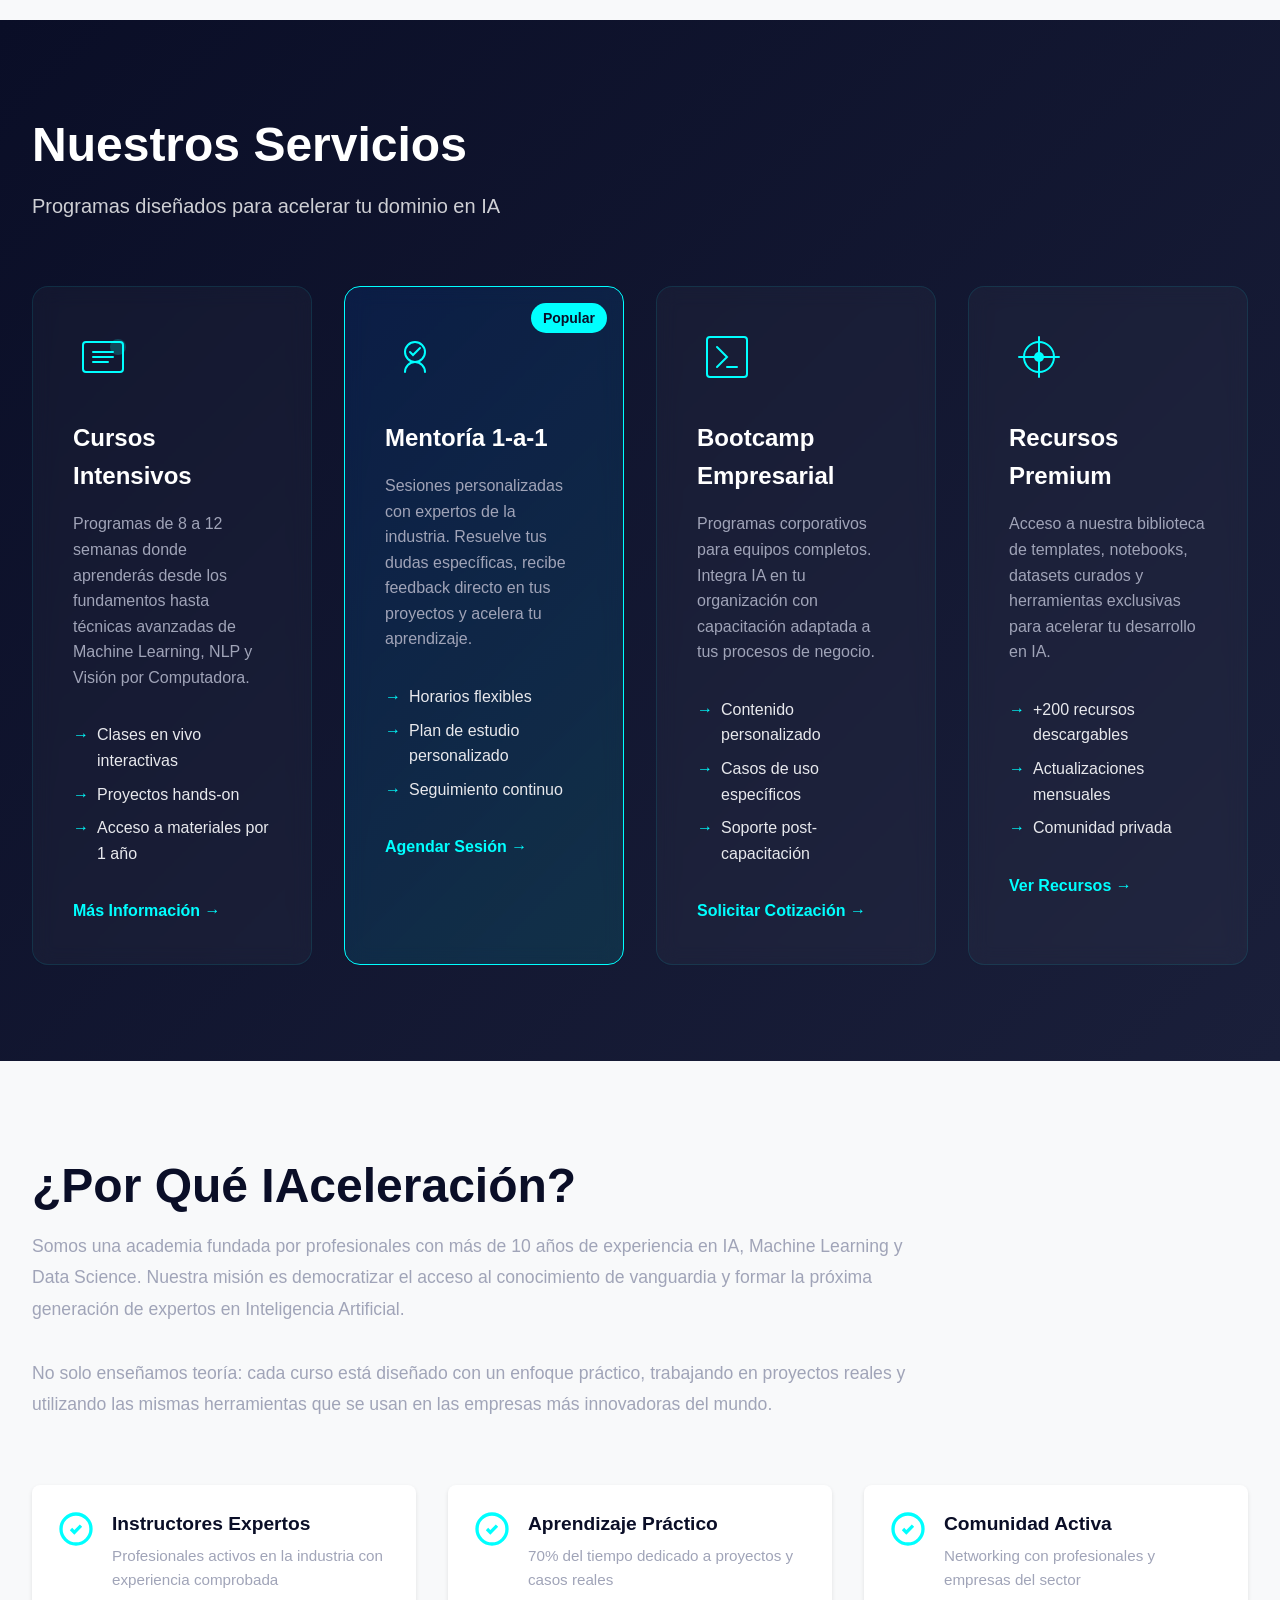
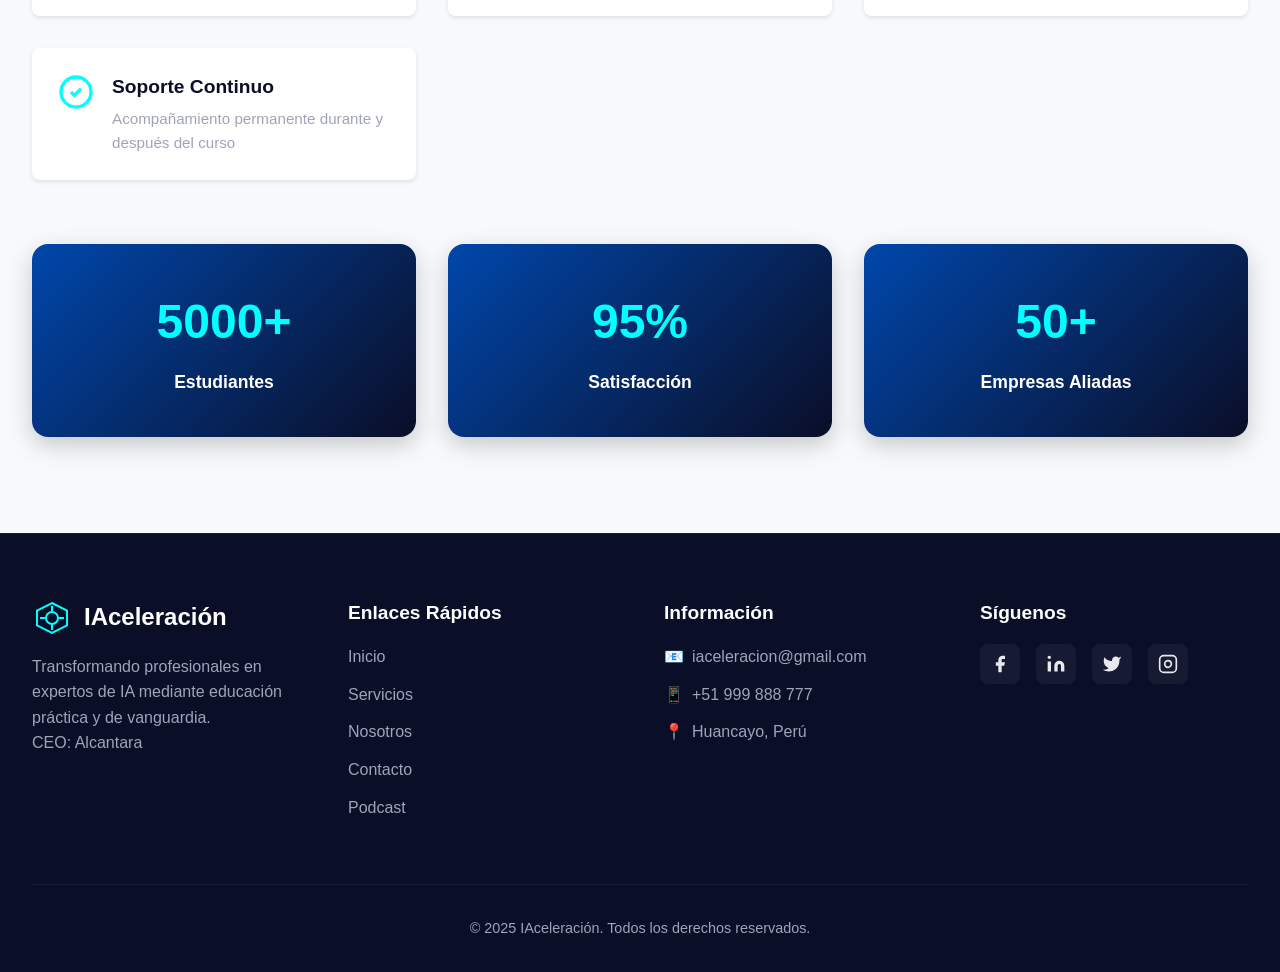
==== commit 6608106b: "Update stylesheet and icon paths in index.html" ====
--- a/index.html
+++ b/index.html
@@ -8,8 +8,8 @@
     <link rel="preconnect" href="https://fonts.googleapis.com">
     <link rel="preconnect" href="https://fonts.gstatic.com" crossorigin>
     <link href="https://fonts.googleapis.com/css2?family=Inter:wght@300;400;600;700;800&display=swap" rel="stylesheet">
-    <link rel="stylesheet" href="/IAceleracion/css/styles.css">
-    <link rel="icon" href="/IAceleracion/img/logo.png" type="image/x-icon">
+    <link rel="stylesheet" href="/css/styles.css">
+    <link rel="icon" href="/img/logo.png" type="image/x-icon">
 </head>
 <body>
     
@@ -423,4 +423,4 @@
 
     <script src="/IAceleracion/js/main.js"></script>
 </body>
-</html>+</html>
--- a/css/styles.css
+++ b/css/styles.css
@@ -0,0 +1,1198 @@
+:root {
+    --color-primary: #0047AB;
+    --color-accent: #00FFFF;
+    --color-dark: #0A0E27;
+    --color-dark-alt: #1A1F3A;
+    --color-text: #E8E9ED;
+    --color-text-muted: #A0A4B8;
+    --color-white: #FFFFFF;
+    --color-bg-light: #F8F9FA;
+  
+    --font-family: 'Inter', -apple-system, BlinkMacSystemFont, 'Segoe UI', sans-serif;
+    --font-size-base: 16px;
+    --font-weight-light: 300;
+    --font-weight-regular: 400;
+    --font-weight-semibold: 600;
+    --font-weight-bold: 700;
+    --font-weight-extrabold: 800;
+    
+    --spacing-xs: 0.5rem;
+    --spacing-sm: 1rem;
+    --spacing-md: 2rem;
+    --spacing-lg: 4rem;
+    --spacing-xl: 6rem;
+   
+    --shadow-sm: 0 2px 4px rgba(0, 0, 0, 0.1);
+    --shadow-md: 0 4px 12px rgba(0, 0, 0, 0.15);
+    --shadow-lg: 0 8px 24px rgba(0, 0, 0, 0.2);
+    --shadow-glow: 0 0 20px rgba(0, 255, 255, 0.3);
+ 
+    --transition-fast: 0.2s ease;
+    --transition-base: 0.3s ease;
+    --transition-slow: 0.5s ease;
+   
+    --radius-sm: 4px;
+    --radius-md: 8px;
+    --radius-lg: 16px;
+    --radius-full: 9999px;
+ 
+    --z-header: 1000;
+    --z-modal: 2000;
+    --z-tooltip: 3000;
+}
+
+*, *::before, *::after {
+    margin: 0;
+    padding: 0;
+    box-sizing: border-box;
+}
+
+html {
+    scroll-behavior: smooth;
+    font-size: var(--font-size-base);
+}
+
+body {
+    font-family: var(--font-family);
+    line-height: 1.6;
+    color: var(--color-text);
+    background-color: var(--color-dark);
+    overflow-x: hidden;
+}
+
+img, video {
+    max-width: 100%;
+    height: auto;
+    display: block;
+}
+
+a {
+    text-decoration: none;
+    color: inherit;
+    transition: color var(--transition-base);
+}
+
+button {
+    font-family: inherit;
+    cursor: pointer;
+    border: none;
+    background: none;
+}
+
+ul, ol {
+    list-style: none;
+}
+
+.section-title {
+    font-size: clamp(2rem, 5vw, 3rem);
+    font-weight: var(--font-weight-extrabold);
+    color: var(--color-dark);
+    margin-bottom: var(--spacing-sm);
+    line-height: 1.2;
+}
+
+.section-title--white {
+    color: var(--color-white);
+}
+
+.section-subtitle {
+    font-size: clamp(1rem, 2.5vw, 1.25rem);
+    color: var(--color-text-muted);
+    margin-bottom: var(--spacing-lg);
+}
+
+.section-subtitle--white {
+    color: rgba(255, 255, 255, 0.8);
+}
+
+.btn {
+    display: inline-flex;
+    align-items: center;
+    justify-content: center;
+    padding: 1rem 2rem;
+    font-weight: var(--font-weight-semibold);
+    border-radius: var(--radius-full);
+    transition: all var(--transition-base);
+    position: relative;
+    overflow: hidden;
+    z-index: 1;
+}
+
+.btn::before {
+    content: '';
+    position: absolute;
+    top: 50%;
+    left: 50%;
+    width: 0;
+    height: 0;
+    border-radius: 50%;
+    background: rgba(255, 255, 255, 0.2);
+    transform: translate(-50%, -50%);
+    transition: width var(--transition-slow), height var(--transition-slow);
+    z-index: -1;
+}
+
+.btn:hover::before {
+    width: 300px;
+    height: 300px;
+}
+
+.btn--primary {
+    background: var(--color-accent);
+    color: var(--color-dark);
+    box-shadow: 0 4px 15px rgba(0, 255, 255, 0.4);
+}
+
+.btn--primary:hover {
+    transform: translateY(-2px);
+    box-shadow: 0 6px 20px rgba(0, 255, 255, 0.6);
+}
+
+.btn--secondary {
+    background: transparent;
+    color: var(--color-white);
+    border: 2px solid var(--color-accent);
+}
+
+.btn--secondary:hover {
+    background: var(--color-accent);
+    color: var(--color-dark);
+}
+
+.btn--full {
+    width: 100%;
+}
+
+.header {
+    position: fixed;
+    top: 0;
+    left: 0;
+    width: 100%;
+    background: rgba(10, 14, 39, 0.95);
+    backdrop-filter: blur(10px);
+    z-index: var(--z-header);
+    transition: all var(--transition-base);
+}
+
+.header.header--scrolled {
+    box-shadow: var(--shadow-md);
+    background: rgba(10, 14, 39, 0.98);
+}
+
+.header__container {
+    max-width: 1400px;
+    margin: 0 auto;
+    padding: 1rem 2rem;
+    display: flex;
+    align-items: center;
+    justify-content: space-between;
+}
+
+.header__logo {
+    display: flex;
+    align-items: center;
+    gap: 0.75rem;
+    font-size: 1.5rem;
+    font-weight: var(--font-weight-bold);
+    color: var(--color-white);
+}
+
+.header__logo-icon {
+    width: 40px;
+    height: 40px;
+    color: var(--color-accent);
+}
+
+.header__nav-list {
+    display: flex;
+    gap: 2.5rem;
+    align-items: center;
+}
+
+.header__nav-link {
+    font-weight: var(--font-weight-semibold);
+    color: var(--color-text);
+    position: relative;
+    transition: color var(--transition-base);
+}
+
+.header__nav-link::after {
+    content: '';
+    position: absolute;
+    bottom: -5px;
+    left: 0;
+    width: 0;
+    height: 2px;
+    background: var(--color-accent);
+    transition: width var(--transition-base);
+}
+
+.header__nav-link:hover,
+.header__nav-link--active {
+    color: var(--color-accent);
+}
+
+.header__nav-link:hover::after,
+.header__nav-link--active::after {
+    width: 100%;
+}
+
+.header__nav-link--cta {
+    background: var(--color-accent);
+    color: var(--color-dark);
+    padding: 0.6rem 1.5rem;
+    border-radius: var(--radius-full);
+}
+
+.header__nav-link--cta::after {
+    display: none;
+}
+
+.header__nav-link--cta:hover {
+    background: var(--color-white);
+    box-shadow: var(--shadow-glow);
+}
+
+.header__hamburger {
+    display: none;
+    flex-direction: column;
+    gap: 5px;
+    padding: 0.5rem;
+}
+
+.header__hamburger-line {
+    width: 25px;
+    height: 3px;
+    background: var(--color-accent);
+    border-radius: 2px;
+    transition: all var(--transition-base);
+}
+
+.header__hamburger.active .header__hamburger-line:nth-child(1) {
+    transform: translateY(8px) rotate(45deg);
+}
+
+.header__hamburger.active .header__hamburger-line:nth-child(2) {
+    opacity: 0;
+}
+
+.header__hamburger.active .header__hamburger-line:nth-child(3) {
+    transform: translateY(-8px) rotate(-45deg);
+}
+
+.hero {
+    min-height: 100vh;
+    display: flex;
+    align-items: center;
+    position: relative;
+    overflow: hidden;
+    background: linear-gradient(135deg, var(--color-dark) 0%, var(--color-dark-alt) 100%);
+    padding-top: 80px;
+}
+
+.hero__background {
+    position: absolute;
+    top: 0;
+    left: 0;
+    width: 100%;
+    height: 100%;
+    overflow: hidden;
+}
+
+.hero__particles {
+    position: absolute;
+    width: 100%;
+    height: 100%;
+    background-image: 
+        radial-gradient(2px 2px at 20% 30%, var(--color-accent), transparent),
+        radial-gradient(2px 2px at 60% 70%, var(--color-primary), transparent),
+        radial-gradient(1px 1px at 50% 50%, var(--color-accent), transparent),
+        radial-gradient(1px 1px at 80% 10%, var(--color-primary), transparent);
+    background-size: 200% 200%;
+    animation: particlesFloat 20s ease-in-out infinite;
+    opacity: 0.4;
+}
+
+@keyframes particlesFloat {
+    0%, 100% { background-position: 0% 0%; }
+    50% { background-position: 100% 100%; }
+}
+
+.hero__container {
+    max-width: 1400px;
+    margin: 0 auto;
+    padding: 0 2rem;
+    display: grid;
+    grid-template-columns: 1fr 1fr;
+    gap: 4rem;
+    align-items: center;
+    position: relative;
+    z-index: 1;
+}
+
+.hero__content {
+    animation: fadeInUp 0.8s ease;
+}
+
+.hero__title {
+    font-size: clamp(2.5rem, 6vw, 4.5rem);
+    font-weight: var(--font-weight-extrabold);
+    line-height: 1.1;
+    margin-bottom: var(--spacing-md);
+    color: var(--color-white);
+}
+
+.hero__title-accent {
+    display: block;
+    background: linear-gradient(135deg, var(--color-accent) 0%, var(--color-primary) 100%);
+    -webkit-background-clip: text;
+    -webkit-text-fill-color: transparent;
+    background-clip: text;
+}
+
+.hero__subtitle {
+    font-size: clamp(1.1rem, 2vw, 1.3rem);
+    color: var(--color-text-muted);
+    margin-bottom: var(--spacing-lg);
+    max-width: 600px;
+}
+
+.hero__cta {
+    display: flex;
+    gap: 1rem;
+    flex-wrap: wrap;
+}
+
+.hero__visual {
+    display: flex;
+    align-items: center;
+    justify-content: center;
+    animation: fadeInUp 0.8s ease 0.2s;
+    animation-fill-mode: both;
+}
+
+.hero__cube {
+    width: 300px;
+    height: 300px;
+    position: relative;
+    transform-style: preserve-3d;
+    animation: rotateCube 20s linear infinite;
+}
+
+@keyframes rotateCube {
+    0% { transform: rotateX(0deg) rotateY(0deg); }
+    100% { transform: rotateX(360deg) rotateY(360deg); }
+}
+
+.hero__cube-face {
+    position: absolute;
+    width: 300px;
+    height: 300px;
+    border: 2px solid var(--color-accent);
+    background: rgba(0, 255, 255, 0.05);
+    backdrop-filter: blur(10px);
+}
+
+.hero__cube-face--front  { transform: translateZ(150px); }
+.hero__cube-face--back   { transform: rotateY(180deg) translateZ(150px); }
+.hero__cube-face--right  { transform: rotateY(90deg) translateZ(150px); }
+.hero__cube-face--left   { transform: rotateY(-90deg) translateZ(150px); }
+.hero__cube-face--top    { transform: rotateX(90deg) translateZ(150px); }
+.hero__cube-face--bottom { transform: rotateX(-90deg) translateZ(150px); }
+
+.video-section {
+    padding: var(--spacing-xl) 2rem;
+    background: var(--color-bg-light);
+}
+
+.video-section__container {
+    max-width: 1400px;
+    margin: 0 auto;
+}
+
+.video-section__content {
+    display: grid;
+    grid-template-columns: 1.2fr 1fr;
+    gap: 3rem;
+    align-items: center;
+    margin-top: var(--spacing-lg);
+}
+
+.video-section__player {
+    position: relative;
+    border-radius: var(--radius-lg);
+    overflow: hidden;
+    box-shadow: var(--shadow-lg);
+}
+
+.video-section__placeholder {
+    aspect-ratio: 16 / 9;
+    background: linear-gradient(135deg, var(--color-primary) 0%, var(--color-dark) 100%);
+    display: flex;
+    align-items: center;
+    justify-content: center;
+    cursor: pointer;
+    transition: transform var(--transition-base);
+}
+
+.video-section__placeholder:hover {
+    transform: scale(1.02);
+}
+
+.video-section__play-icon {
+    width: 100px;
+    height: 100px;
+    color: var(--color-accent);
+    filter: drop-shadow(0 0 10px rgba(0, 255, 255, 0.5));
+    transition: transform var(--transition-base);
+}
+
+.video-section__placeholder:hover .video-section__play-icon {
+    transform: scale(1.1);
+}
+
+.video-section__video {
+    width: 100%;
+    display: none;
+}
+
+.video-section__description-title {
+    font-size: 2rem;
+    font-weight: var(--font-weight-bold);
+    color: var(--color-dark);
+    margin-bottom: var(--spacing-sm);
+}
+
+.video-section__description-text {
+    color: var(--color-text-muted);
+    margin-bottom: var(--spacing-md);
+    line-height: 1.8;
+}
+
+.video-section__features {
+    display: flex;
+    flex-direction: column;
+    gap: 1rem;
+}
+
+.video-section__feature {
+    display: flex;
+    align-items: center;
+    gap: 0.75rem;
+    color: var(--color-dark);
+    font-weight: var(--font-weight-semibold);
+}
+
+.video-section__feature-icon {
+    width: 24px;
+    height: 24px;
+    color: var(--color-accent);
+    flex-shrink: 0;
+}
+
+.services {
+    padding: var(--spacing-xl) 2rem;
+    background: linear-gradient(135deg, var(--color-dark) 0%, var(--color-dark-alt) 100%);
+}
+
+.services__container {
+    max-width: 1400px;
+    margin: 0 auto;
+}
+
+.services__grid {
+    display: grid;
+    grid-template-columns: repeat(auto-fit, minmax(280px, 1fr));
+    gap: 2rem;
+}
+
+.service-card {
+    background: rgba(255, 255, 255, 0.03);
+    backdrop-filter: blur(10px);
+    border: 1px solid rgba(0, 255, 255, 0.1);
+    border-radius: var(--radius-lg);
+    padding: 2.5rem;
+    transition: all var(--transition-base);
+    position: relative;
+    overflow: hidden;
+}
+
+.service-card::before {
+    content: '';
+    position: absolute;
+    top: 0;
+    left: 0;
+    width: 100%;
+    height: 100%;
+    background: linear-gradient(135deg, rgba(0, 255, 255, 0.1) 0%, transparent 100%);
+    opacity: 0;
+    transition: opacity var(--transition-base);
+}
+
+.service-card:hover {
+    transform: translateY(-10px) rotateX(5deg);
+    border-color: var(--color-accent);
+    box-shadow: 0 20px 40px rgba(0, 255, 255, 0.2);
+}
+
+.service-card:hover::before {
+    opacity: 1;
+}
+
+.service-card--featured {
+    background: linear-gradient(135deg, rgba(0, 71, 171, 0.2) 0%, rgba(0, 255, 255, 0.1) 100%);
+    border-color: var(--color-accent);
+}
+
+.service-card__badge {
+    position: absolute;
+    top: 1rem;
+    right: 1rem;
+    background: var(--color-accent);
+    color: var(--color-dark);
+    padding: 0.25rem 0.75rem;
+    border-radius: var(--radius-full);
+    font-size: 0.875rem;
+    font-weight: var(--font-weight-bold);
+}
+
+.service-card__icon {
+    width: 60px;
+    height: 60px;
+    margin-bottom: var(--spacing-md);
+    color: var(--color-accent);
+    transition: transform var(--transition-base);
+}
+
+.service-card:hover .service-card__icon {
+    transform: scale(1.1) rotate(5deg);
+}
+
+.service-card__title {
+    font-size: 1.5rem;
+    font-weight: var(--font-weight-bold);
+    color: var(--color-white);
+    margin-bottom: var(--spacing-sm);
+}
+
+.service-card__description {
+    color: var(--color-text-muted);
+    margin-bottom: var(--spacing-md);
+    line-height: 1.6;
+}
+
+.service-card__features {
+    list-style: none;
+    margin-bottom: var(--spacing-md);
+}
+
+.service-card__features li {
+    color: var(--color-text);
+    margin-bottom: 0.5rem;
+    padding-left: 1.5rem;
+    position: relative;
+}
+
+.service-card__features li::before {
+    content: '→';
+    position: absolute;
+    left: 0;
+    color: var(--color-accent);
+    font-weight: var(--font-weight-bold);
+}
+
+.service-card__cta {
+    color: var(--color-accent);
+    font-weight: var(--font-weight-semibold);
+    display: inline-flex;
+    align-items: center;
+    gap: 0.5rem;
+    transition: gap var(--transition-base);
+}
+
+.service-card__cta:hover {
+    gap: 1rem;
+}
+
+.about {
+    padding: var(--spacing-xl) 2rem;
+    background: var(--color-bg-light);
+}
+
+.about__container {
+    max-width: 1400px;
+    margin: 0 auto;
+}
+
+.about__content {
+    margin-bottom: var(--spacing-lg);
+}
+
+.about__text {
+    color: var(--color-text-muted);
+    font-size: 1.1rem;
+    line-height: 1.8;
+    margin-bottom: var(--spacing-md);
+    max-width: 900px;
+}
+
+.about__benefits {
+    display: grid;
+    grid-template-columns: repeat(auto-fit, minmax(300px, 1fr));
+    gap: 2rem;
+    margin-top: var(--spacing-lg);
+}
+
+.about__benefit {
+    display: flex;
+    gap: 1rem;
+    padding: 1.5rem;
+    background: var(--color-white);
+    border-radius: var(--radius-md);
+    box-shadow: var(--shadow-sm);
+    transition: all var(--transition-base);
+}
+
+.about__benefit:hover {
+    transform: translateY(-5px);
+    box-shadow: var(--shadow-md);
+}
+
+.about__benefit-icon {
+    width: 40px;
+    height: 40px;
+    color: var(--color-accent);
+    flex-shrink: 0;
+}
+
+.about__benefit-title {
+    font-size: 1.2rem;
+    font-weight: var(--font-weight-bold);
+    color: var(--color-dark);
+    margin-bottom: 0.25rem;
+}
+
+.about__benefit-text {
+    color: var(--color-text-muted);
+    font-size: 0.95rem;
+}
+
+.about__stats {
+    display: grid;
+    grid-template-columns: repeat(auto-fit, minmax(200px, 1fr));
+    gap: 2rem;
+    margin-top: var(--spacing-lg);
+}
+
+.stat-card {
+    background: linear-gradient(135deg, var(--color-primary) 0%, var(--color-dark) 100%);
+    padding: 2.5rem;
+    border-radius: var(--radius-lg);
+    text-align: center;
+    box-shadow: var(--shadow-lg);
+    transition: transform var(--transition-base);
+}
+
+.stat-card:hover {
+    transform: translateY(-5px) scale(1.05);
+}
+
+.stat-card__number {
+    font-size: 3rem;
+    font-weight: var(--font-weight-extrabold);
+    color: var(--color-accent);
+    margin-bottom: 0.5rem;
+}
+
+.stat-card__label {
+    font-size: 1.1rem;
+    color: var(--color-white);
+    font-weight: var(--font-weight-semibold);
+}
+
+.podcast {
+    padding: var(--spacing-xl) 2rem;
+    background: linear-gradient(135deg, var(--color-dark-alt) 0%, var(--color-dark) 100%);
+}
+
+.podcast__container {
+    max-width: 1000px;
+    margin: 0 auto;
+}
+
+.podcast__player {
+    display: grid;
+    grid-template-columns: 300px 1fr;
+    gap: 3rem;
+    align-items: center;
+    background: rgba(255, 255, 255, 0.03);
+    backdrop-filter: blur(10px);
+    border: 1px solid rgba(0, 255, 255, 0.1);
+    border-radius: var(--radius-lg);
+    padding: 2rem;
+    margin-top: var(--spacing-lg);
+}
+
+.podcast__artwork {
+    border-radius: var(--radius-md);
+    overflow: hidden;
+    box-shadow: var(--shadow-lg);
+}
+
+.podcast__episode-title {
+    font-size: 1.5rem;
+    font-weight: var(--font-weight-bold);
+    color: var(--color-white);
+    margin-bottom: var(--spacing-sm);
+}
+
+.podcast__audio {
+    width: 100%;
+    margin: var(--spacing-md) 0;
+    border-radius: var(--radius-md);
+}
+
+.podcast__description {
+    color: var(--color-text-muted);
+    line-height: 1.6;
+}
+
+.contact {
+    padding: var(--spacing-xl) 2rem;
+    background: linear-gradient(135deg, var(--color-primary) 0%, var(--color-dark) 100%);
+}
+
+.contact__container {
+    max-width: 1400px;
+    margin: 0 auto;
+    display: grid;
+    grid-template-columns: 1fr 1fr;
+    gap: 4rem;
+}
+
+.contact__text {
+    color: rgba(255, 255, 255, 0.9);
+    font-size: 1.1rem;
+    line-height: 1.8;
+    margin-bottom: var(--spacing-lg);
+}
+
+.contact__details {
+    display: flex;
+    flex-direction: column;
+    gap: 1.5rem;
+    margin-bottom: var(--spacing-lg);
+}
+
+.contact__detail {
+    display: flex;
+    align-items: flex-start;
+    gap: 1rem;
+    padding: 1.5rem;
+    background: rgba(255, 255, 255, 0.05);
+    backdrop-filter: blur(10px);
+    border-radius: var(--radius-md);
+    border: 1px solid rgba(255, 255, 255, 0.1);
+    transition: all var(--transition-base);
+}
+
+.contact__detail:hover {
+    background: rgba(255, 255, 255, 0.1);
+    transform: translateX(10px);
+}
+
+.contact__detail-icon {
+    width: 30px;
+    height: 30px;
+    color: var(--color-accent);
+    flex-shrink: 0;
+}
+
+.contact__detail-title {
+    font-weight: var(--font-weight-semibold);
+    color: var(--color-white);
+    margin-bottom: 0.25rem;
+}
+
+.contact__detail-link,
+.contact__detail-text {
+    color: rgba(255, 255, 255, 0.8);
+    transition: color var(--transition-base);
+}
+
+.contact__detail-link:hover {
+    color: var(--color-accent);
+}
+
+.contact__social {
+    display: flex;
+    gap: 1rem;
+}
+
+.contact__social-link {
+    width: 50px;
+    height: 50px;
+    background: rgba(255, 255, 255, 0.1);
+    border-radius: var(--radius-md);
+    display: flex;
+    align-items: center;
+    justify-content: center;
+    transition: all var(--transition-base);
+}
+
+.contact__social-link svg {
+    width: 24px;
+    height: 24px;
+}
+
+.contact__social-link:hover {
+    background: var(--color-accent);
+    color: var(--color-dark);
+    transform: translateY(-5px);
+}
+
+.contact__form {
+    background: var(--color-white);
+    padding: 2.5rem;
+    border-radius: var(--radius-lg);
+    box-shadow: var(--shadow-lg);
+}
+
+.form-group {
+    margin-bottom: 1.5rem;
+}
+
+.form-group__input,
+.form-group__textarea {
+    width: 100%;
+    padding: 1rem;
+    border: 2px solid var(--color-bg-light);
+    border-radius: var(--radius-md);
+    font-family: inherit;
+    font-size: 1rem;
+    color: var(--color-dark);
+    transition: all var(--transition-base);
+}
+
+.form-group__input:focus,
+.form-group__textarea:focus {
+    outline: none;
+    border-color: var(--color-accent);
+    box-shadow: 0 0 0 3px rgba(0, 255, 255, 0.1);
+}
+
+.form-group__textarea {
+    resize: vertical;
+    min-height: 120px;
+}
+
+.footer {
+    background: var(--color-dark);
+    padding: var(--spacing-lg) 2rem var(--spacing-md);
+    border-top: 1px solid rgba(0, 255, 255, 0.1);
+}
+
+.footer__container {
+    max-width: 1400px;
+    margin: 0 auto;
+}
+
+.footer__grid {
+    display: grid;
+    grid-template-columns: repeat(auto-fit, minmax(250px, 1fr));
+    gap: 3rem;
+    margin-bottom: var(--spacing-lg);
+}
+
+.footer__logo {
+    display: flex;
+    align-items: center;
+    gap: 0.75rem;
+    margin-bottom: var(--spacing-sm);
+}
+
+.footer__logo-icon {
+    width: 40px;
+    height: 40px;
+    color: var(--color-accent);
+}
+
+.footer__logo-text {
+    font-size: 1.5rem;
+    font-weight: var(--font-weight-bold);
+    color: var(--color-white);
+}
+
+.footer__description {
+    color: var(--color-text-muted);
+    line-height: 1.6;
+}
+
+.footer__title {
+    font-size: 1.2rem;
+    font-weight: var(--font-weight-bold);
+    color: var(--color-white);
+    margin-bottom: var(--spacing-sm);
+}
+
+.footer__links {
+    display: flex;
+    flex-direction: column;
+    gap: 0.75rem;
+}
+
+.footer__link {
+    color: var(--color-text-muted);
+    transition: color var(--transition-base);
+}
+
+.footer__link:hover {
+    color: var(--color-accent);
+}
+
+.footer__info {
+    display: flex;
+    align-items: center;
+    gap: 0.5rem;
+}
+
+.footer__social {
+    display: flex;
+    gap: 1rem;
+    margin-top: var(--spacing-sm);
+}
+
+.footer__social-link {
+    width: 40px;
+    height: 40px;
+    background: rgba(255, 255, 255, 0.05);
+    border-radius: var(--radius-md);
+    display: flex;
+    align-items: center;
+    justify-content: center;
+    transition: all var(--transition-base);
+}
+
+.footer__social-link svg {
+    width: 20px;
+    height: 20px;
+}
+
+.footer__social-link:hover {
+    background: var(--color-accent);
+    color: var(--color-dark);
+    transform: translateY(-3px);
+}
+
+.footer__bottom {
+    padding-top: var(--spacing-md);
+    border-top: 1px solid rgba(255, 255, 255, 0.05);
+    text-align: center;
+}
+
+.footer__copyright {
+    color: var(--color-text-muted);
+    font-size: 0.9rem;
+}
+
+.scroll-top {
+    position: fixed;
+    bottom: 2rem;
+    right: 2rem;
+    width: 50px;
+    height: 50px;
+    background: var(--color-accent);
+    color: var(--color-dark);
+    border-radius: 50%;
+    display: flex;
+    align-items: center;
+    justify-content: center;
+    box-shadow: var(--shadow-lg);
+    opacity: 0;
+    visibility: hidden;
+    transition: all var(--transition-base);
+    z-index: 999;
+}
+
+.scroll-top svg {
+    width: 24px;
+    height: 24px;
+}
+
+.scroll-top.show {
+    opacity: 1;
+    visibility: visible;
+}
+
+.scroll-top:hover {
+    transform: translateY(-5px);
+    box-shadow: 0 8px 20px rgba(0, 255, 255, 0.4);
+}
+
+@keyframes fadeInUp {
+    from {
+        opacity: 0;
+        transform: translateY(30px);
+    }
+    to {
+        opacity: 1;
+        transform: translateY(0);
+    }
+}
+
+.reveal {
+    opacity: 0;
+    transform: translateY(30px);
+    transition: all 0.8s ease;
+}
+
+.reveal.active {
+    opacity: 1;
+    transform: translateY(0);
+}
+
+@media (max-width: 1024px) {
+    .hero__container {
+        grid-template-columns: 1fr;
+        text-align: center;
+    }
+    
+    .hero__visual {
+        display: none;
+    }
+    
+    .hero__cta {
+        justify-content: center;
+    }
+    
+    .video-section__content {
+        grid-template-columns: 1fr;
+    }
+    
+    .contact__container {
+        grid-template-columns: 1fr;
+    }
+    
+    .podcast__player {
+        grid-template-columns: 1fr;
+        text-align: center;
+    }
+}
+
+@media (max-width: 768px) {
+    :root {
+        --font-size-base: 14px;
+    }
+    
+    .header__nav {
+        position: fixed;
+        top: 70px;
+        left: -100%;
+        width: 100%;
+        height: calc(100vh - 70px);
+        background: var(--color-dark);
+        transition: left var(--transition-base);
+        padding: 2rem;
+    }
+    
+    .header__nav.active {
+        left: 0;
+    }
+    
+    .header__nav-list {
+        flex-direction: column;
+        align-items: flex-start;
+        gap: 1.5rem;
+    }
+    
+    .header__hamburger {
+        display: flex;
+    }
+    
+    .hero {
+        min-height: auto;
+        padding: 6rem 0 4rem;
+    }
+    
+    .services__grid,
+    .about__benefits,
+    .about__stats {
+        grid-template-columns: 1fr;
+    }
+    
+    .footer__grid {
+        grid-template-columns: 1fr;
+        gap: 2rem;
+    }
+}
+
+@media (max-width: 480px) {
+    .hero__cta {
+        flex-direction: column;
+    }
+    
+    .btn {
+        width: 100%;
+    }
+}
+
+.header__nav-item {
+    position: relative; 
+}
+
+.dropdown-link {
+    display: flex;
+    align-items: center;
+    gap: 5px;
+}
+
+.dropdown-icon {
+    width: 16px;
+    height: 16px;
+    transition: transform var(--transition-base);
+}
+
+.dropdown-content {
+    display: none; 
+    position: absolute;
+    top: 100%; 
+    left: 0;
+    min-width: 200px;
+    background: var(--color-dark-alt); 
+    border: 1px solid rgba(0, 255, 255, 0.15); 
+    border-radius: var(--radius-md);
+    box-shadow: var(--shadow-md);
+    padding: 0.5rem 0;
+    z-index: var(--z-header);
+    transform: translateY(10px); 
+    opacity: 0;
+    transition: transform var(--transition-base), opacity var(--transition-base);
+}
+
+.header__nav-item:hover .dropdown-content {
+    display: block;
+    transform: translateY(0);
+    opacity: 1;
+}
+
+.header__nav-item:hover .dropdown-icon {
+    transform: rotate(180deg);
+}
+
+.dropdown-content a {
+    color: var(--color-text);
+    padding: 0.75rem 1.5rem;
+    display: block;
+    font-weight: var(--font-weight-regular);
+    transition: background-color var(--transition-fast), color var(--transition-fast);
+}
+
+.dropdown-content a:hover {
+    background-color: rgba(0, 255, 255, 0.1); 
+    color: var(--color-accent);
+}
+
+.dropdown-content a::after {
+    display: none;
+}
+
